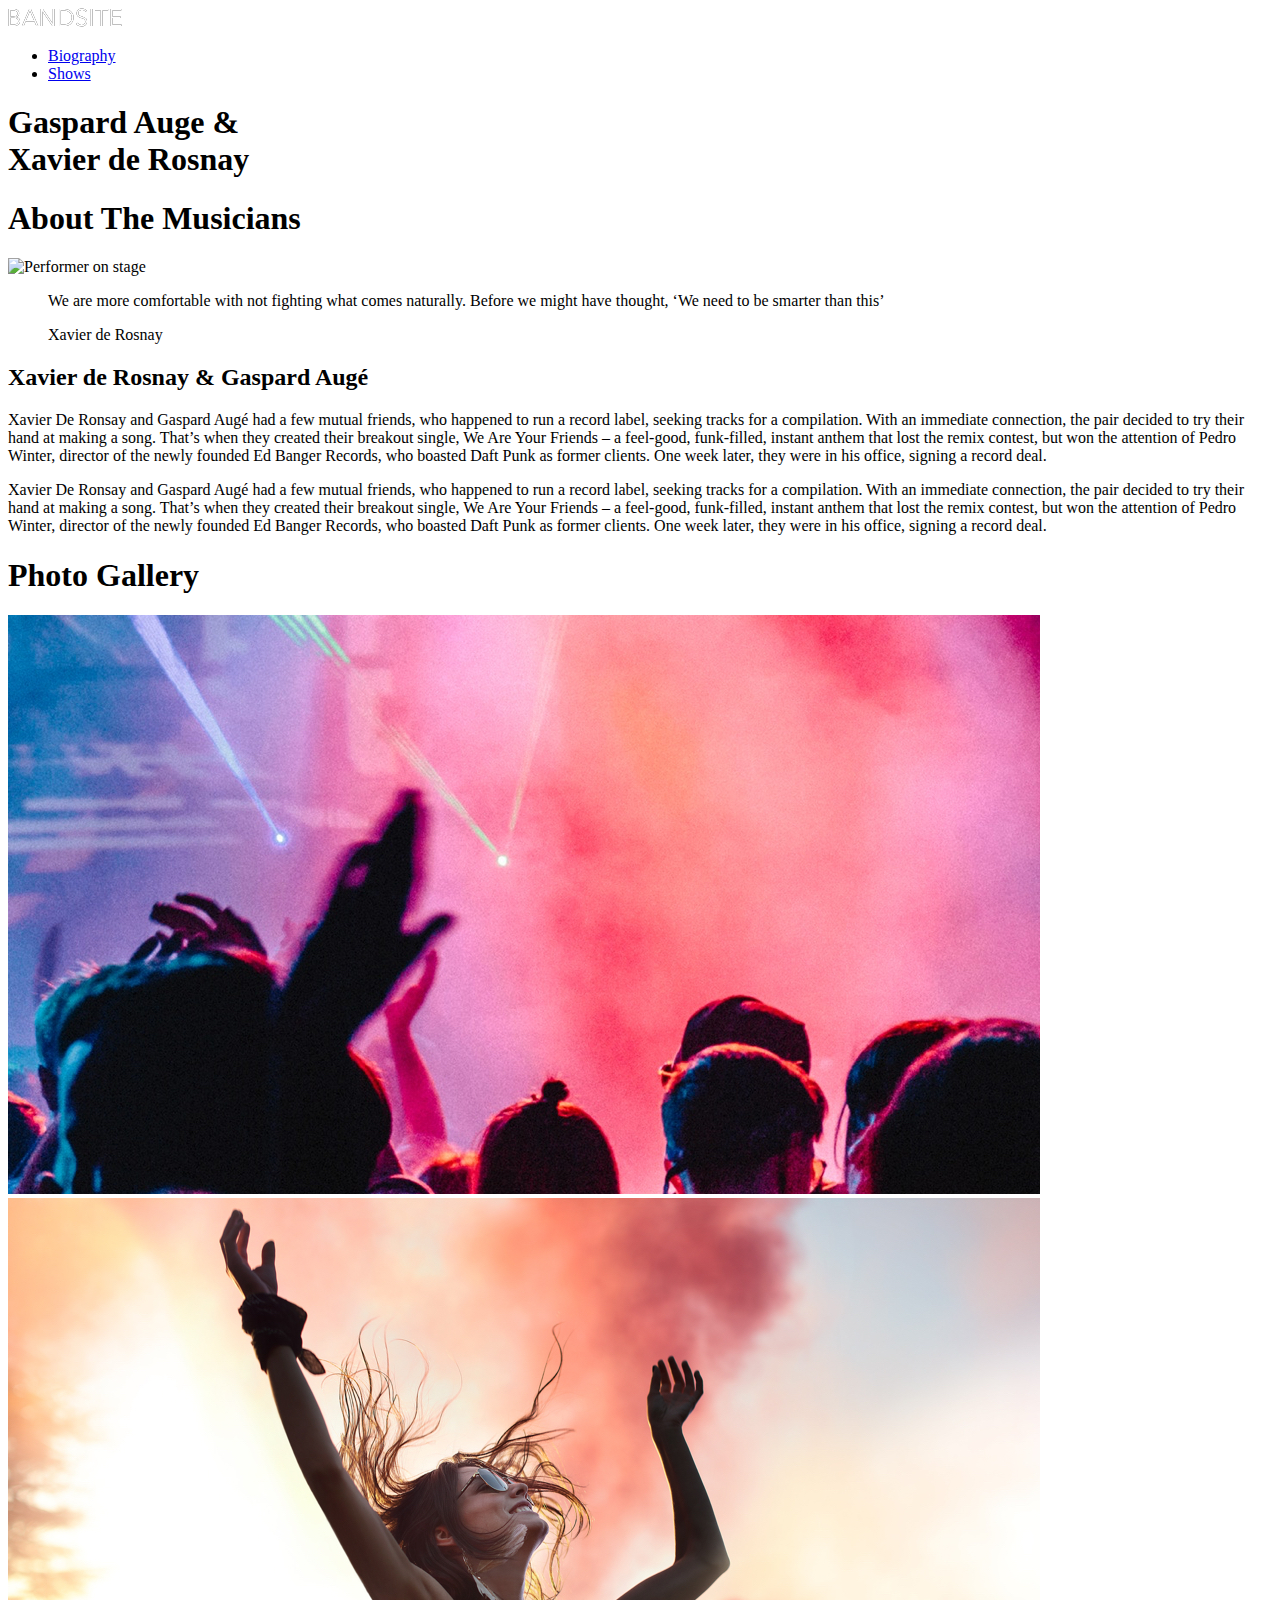
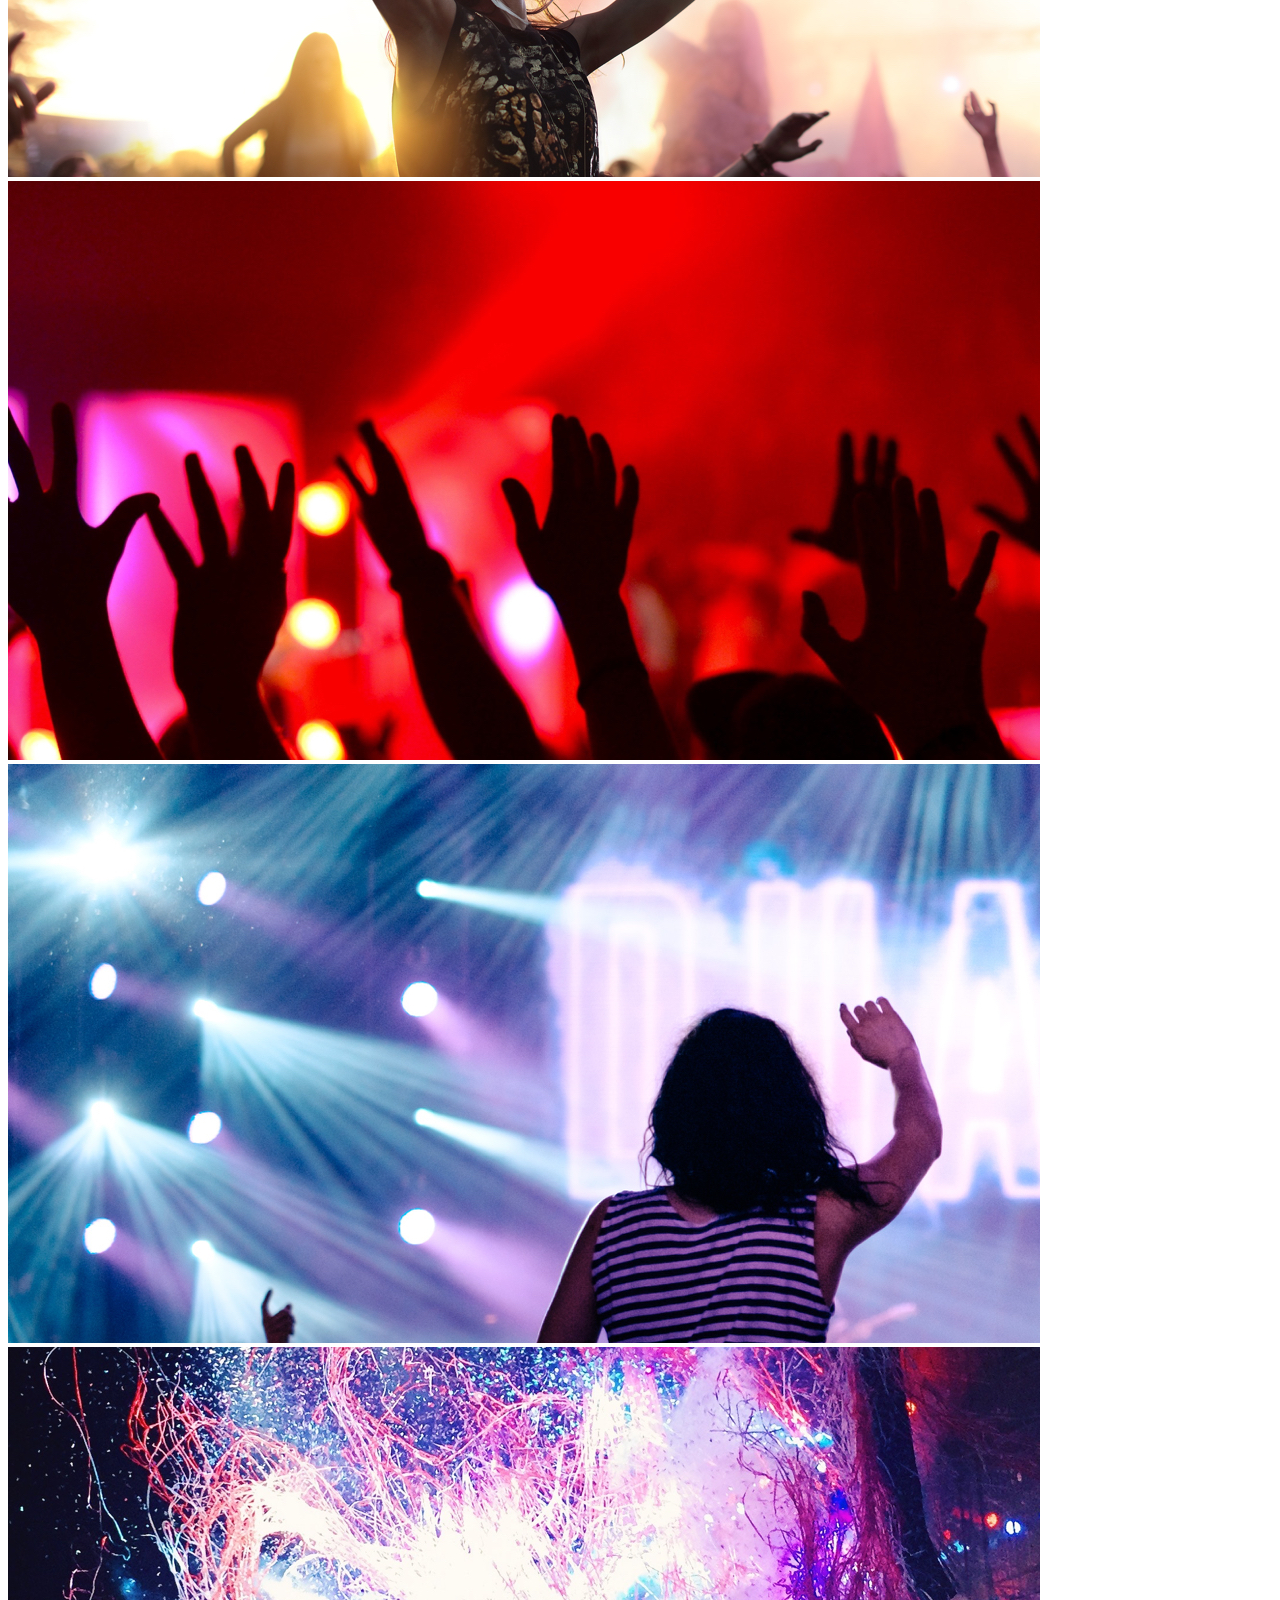
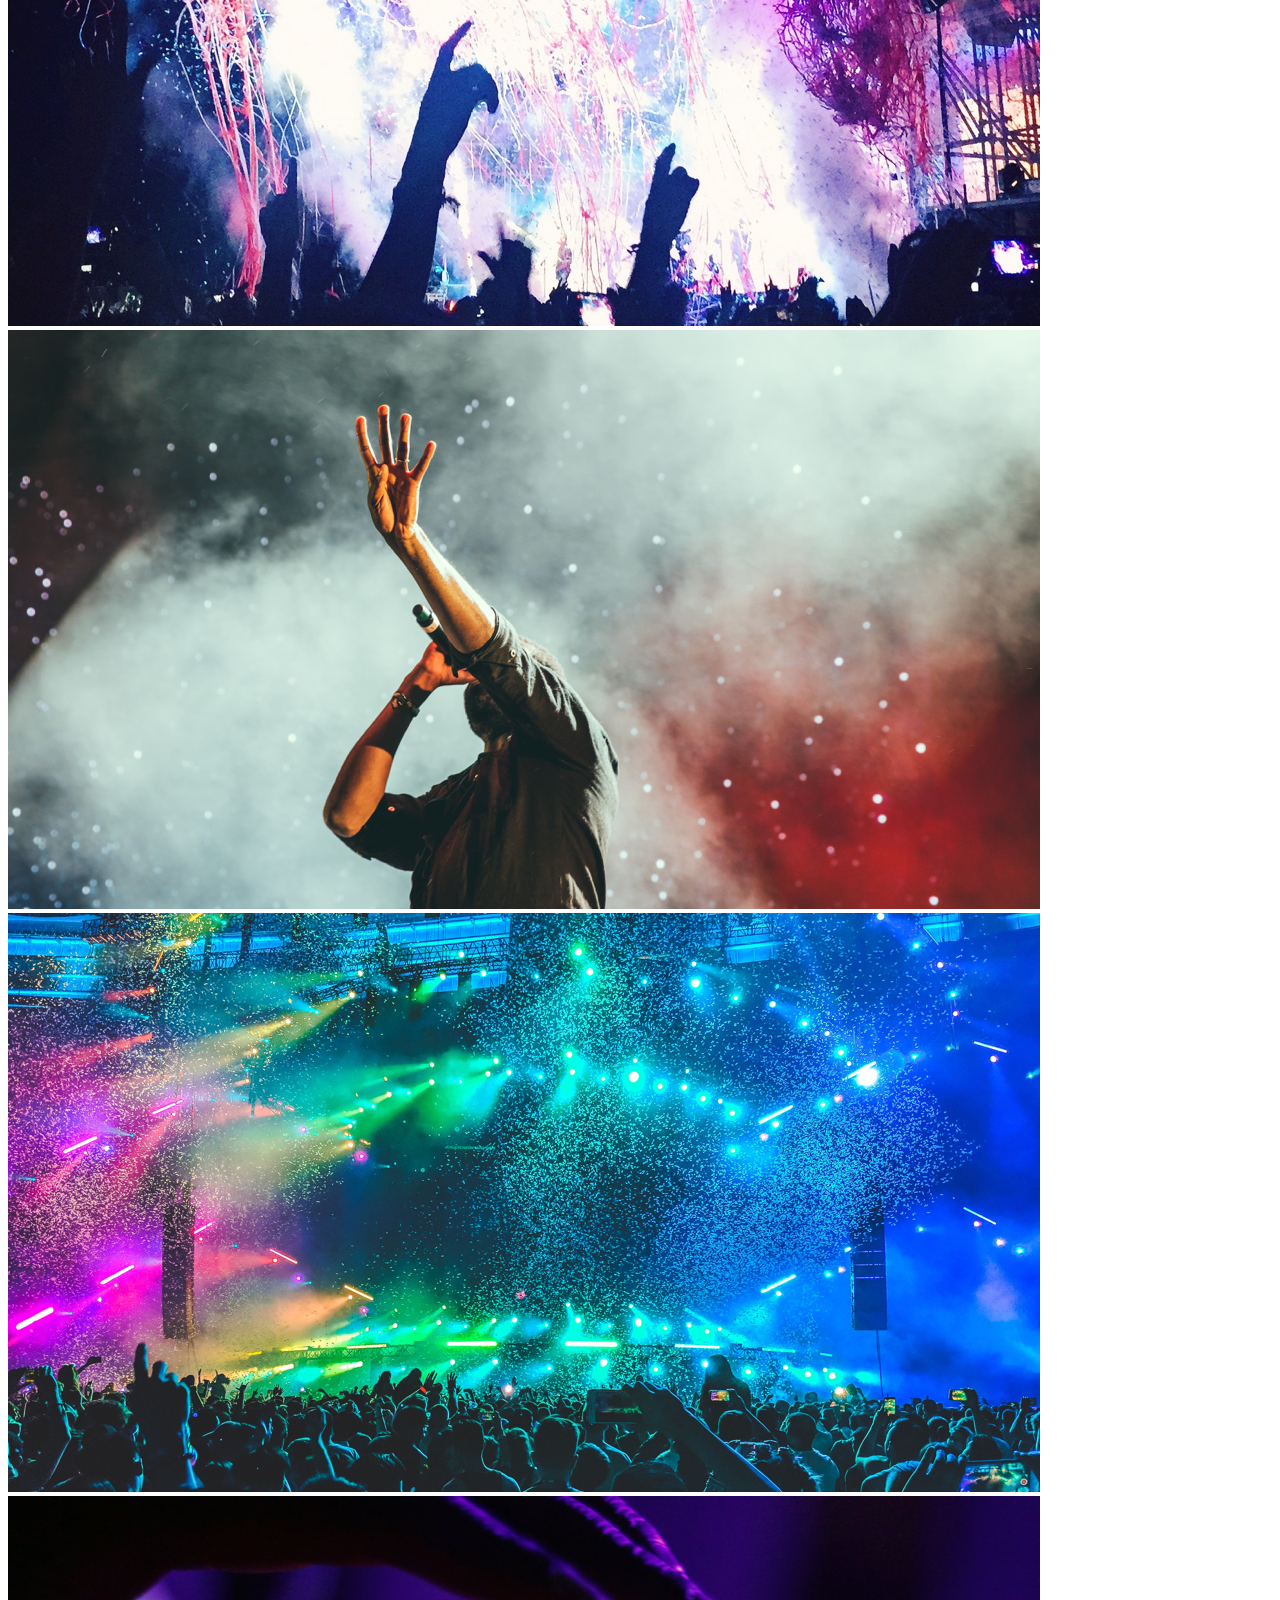
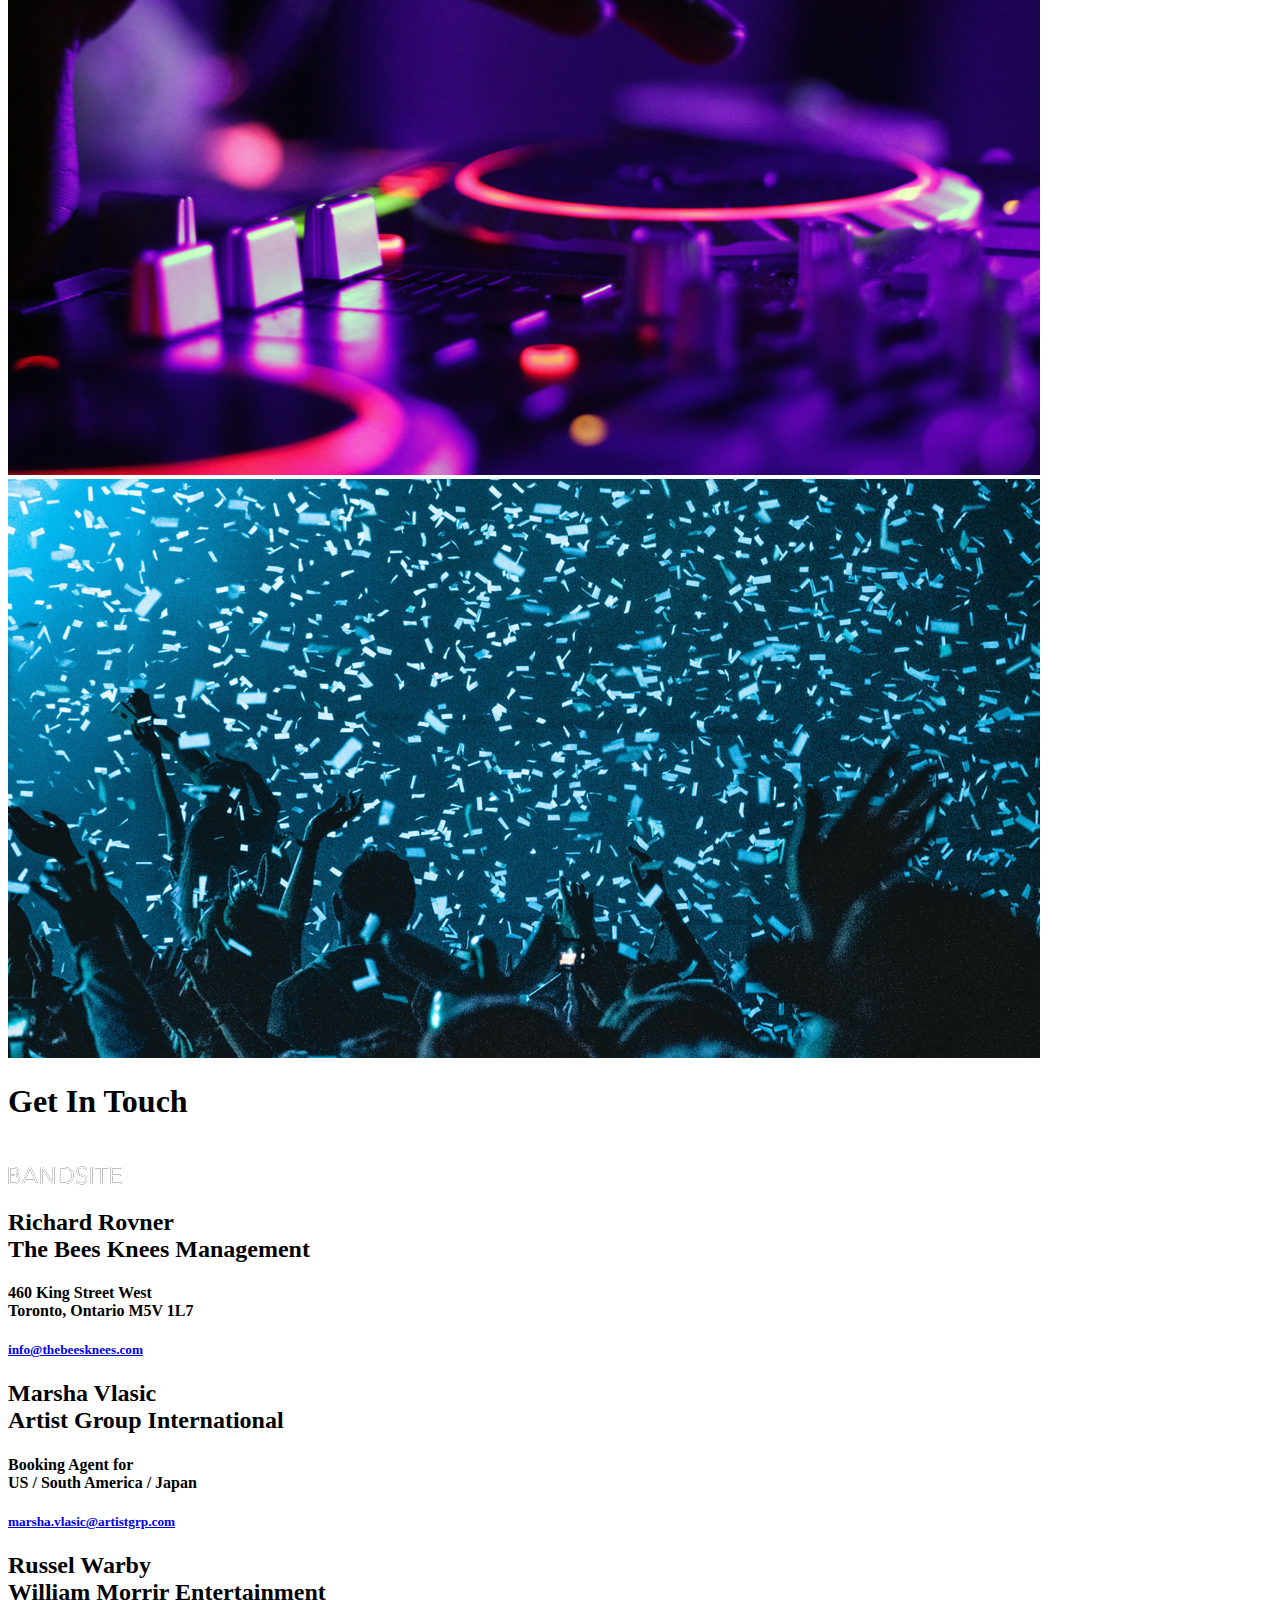
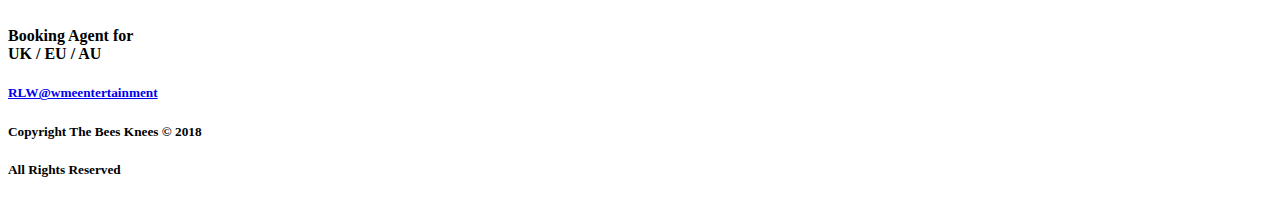
==== sprint-2/index.html @ a9de48cd "Structuring sprint 2" ====
<!DOCTYPE html>
<html lang="en">
<head>
    <meta charset="UTF-8">
    <meta name="viewport" content="width=device-width, initial-scale=1.0">
    <title>BandSite</title>
    <link rel="stylesheet" href="/styles/main.css">
</head>
<body>
    <!-- HEADER NAVIGMATION -->
    <header class="header">
        <nav class="header__navbar container">
            <a href="index.html" class="header__navbar-logo">
                <img src="/assets/Logo/Logo-bandsite.svg" alt="BandSite Logo">
            </a>
            <ul class="header__navbar-menu">
                <li class="header__navbar-menu-item header__navbar-menu-item--active">
                    <a href="#" class="header__navbar-menu-link header__navbar-menu-link--active">Biography</a>
                </li>
                <li class="header__navbar-menu-item">
                    <a href="#" class="header__navbar-menu-link">Shows</a>
                </li>
            </ul>
        </nav>
    </header>

    <main>
        <!-- HERO SECTION -->
        <section class="hero">
            <div class="hero__content container">
                <div class="hero__header">
                    <h1 class="hero__header-title">
                        Gaspard Auge &amp;<br>
                        Xavier de Rosnay
                    </h1>
                </div>
            </div>
        </section>

        <!-- HERO SECTION -->
        <section class="about">
            <div class="about__content container">
                <h1 class="about__header">About The Musicians</h1>

                <div class="about__container">
                    <div class="about__image-container">
                        <img src="/assets/Images/About.jpg" alt="Performer on stage" class="about__image">
                    </div>

                    <blockquote class="about__quote">
                        <p>We are more comfortable with not fighting what comes
                            naturally. Before we might have thought, ‘We need to be
                            smarter than this’
                        </p>
                        <footer>Xavier de Rosnay</footer>
                    </blockquote>

                    <h2 class="about__subhead">Xavier de Rosnay & Gaspard Augé</h2>
                    <div class="about__info">
                        <p class="about__info--col-container">
                            Xavier De Ronsay and Gaspard Augé had a few
                            mutual friends, who happened to run a record label,
                            seeking tracks for a compilation. With an immediate
                            connection, the pair decided to try their hand at
                            making a song. That’s when they created their
                            breakout single, We Are Your Friends – a feel-good,
                            funk-filled, instant anthem that lost the remix
                            contest, but won the attention of Pedro Winter,
                            director of the newly founded Ed Banger Records,
                            who boasted Daft Punk as former clients. One week
                            later, they were in his office, signing a record deal.
                        </p>

                        <p class="about__info--col-container">
                            Xavier De Ronsay and Gaspard Augé had a few
                            mutual friends, who happened to run a record label,
                            seeking tracks for a compilation. With an immediate
                            connection, the pair decided to try their hand at
                            making a song. That’s when they created their
                            breakout single, We Are Your Friends – a feel-good,
                            funk-filled, instant anthem that lost the remix
                            contest, but won the attention of Pedro Winter,
                            director of the newly founded Ed Banger Records,
                            who boasted Daft Punk as former clients. One week
                            later, they were in his office, signing a record deal.
                        </p>
                    </div>
                </div>
            </div>
        </section>

        <!-- GALLERY SECTION -->
        <section class="gallery">
            <div class="gallery__content container">
                <h1 class="gallery__header">Photo Gallery</h1>

                <div class="gallery__image-container">
                    <img src="/assets/Images/Photo-gallery-1.jpg" alt="Live concert crowd" class="gallery__image">
                    <img src="/assets/Images/Photo-gallery-2.jpg" alt="Live concert crowd" class="gallery__image">
                    <img src="/assets/Images/Photo-gallery-3.jpg" alt="Live concert crowd" class="gallery__image">
                    <img src="/assets/Images/Photo-gallery-4.jpg" alt="Live concert crowd" class="gallery__image">
                    <img src="/assets/Images/Photo-gallery-5.jpg" alt="Live concert crowd" class="gallery__image">
                    <img src="/assets/Images/Photo-gallery-6.jpg" alt="Live concert crowd" class="gallery__image">
                    <img src="/assets/Images/Photo-gallery-7.jpg" alt="Live concert crowd" class="gallery__image">
                    <img src="/assets/Images/Photo-gallery-8.jpg" alt="Live concert crowd" class="gallery__image">
                    <img src="/assets/Images/Photo-gallery-9.jpg" alt="Live concert crowd" class="gallery__image">
                </div>
            </div>
        </section>
    </main>

    <footer class="footer">
        <div class="footer__content container">
            <div class="footer__media-info">
                <h1 class="footer__header">Get In Touch</h1>
                <div class="footer__media-container">
                    <img src="/assets/Icons/SVG/Icon-facebook.svg" alt="BandSite Facebook" class="footer__media-icon">
                    <img src="/assets/Icons/SVG/Icon-instagram.svg" alt="BandSite Instagram" class="footer__media-icon">
                    <img src="/assets/Icons/SVG/Icon-twitter.svg" alt="BandSite Twitter" class="footer__media-icon">
                </div>
                <div class="footer__logo-container">
                    <img src="/assets/Logo/Logo-bandsite.svg" alt="BandSite Logo" class="footer__logo">
                </div>
            </div>

            <div class="footer__contact">
                <div class="footer__contact--col-container">
                    <h2 class="footer__contact-name">
                        Richard Rovner<br>
                        The Bees Knees Management
                    </h2>
                    <h4 class="footer__contact-location">
                        460 King Street West<br>
                        Toronto, Ontario M5V 1L7
                    </h4>
                    <a href="mailto:info@thebeesknees.com">
                        <h5 class="footer__contact-email">
                            info@thebeesknees.com
                        </h5>
                    </a>
                </div>

                <div class="footer__contact--col-container">
                    <h2 class="footer__contact-name">
                        Marsha Vlasic<br>
                        Artist Group International 
                    </h2>
                    <h4 class="footer__contact-location">
                        Booking Agent for<br>
                        US / South America / Japan
                    </h4>
                    <a href="mailto:marsha.vlasic@artistgrp.com">
                        <h5 class="footer__contact-email">
                            marsha.vlasic@artistgrp.com
                        </h5>
                    </a>
                </div>

                <div class="footer__contact--col-container">
                    <h2 class="footer__contact-name">
                        Russel Warby<br>
                        William Morrir Entertainment 
                    </h2>
                    <h4 class="footer__contact-location">
                        Booking Agent for<br>
                        UK / EU / AU
                    </h4>
                    <a href="mailto:RLW@wmeentertainment">
                        <h5 class="footer__contact-email">
                            RLW@wmeentertainment
                        </h5>
                    </a>
                </div>
            </div>

            <div class="footer__copyright-container">
                <h5 class="footer__copyright">Copyright The Bees Knees © 2018</h5>
                <h5 class="footer__copyright">All Rights Reserved</h5>
            </div>
        </div>
    </footer>
</body>
</html>
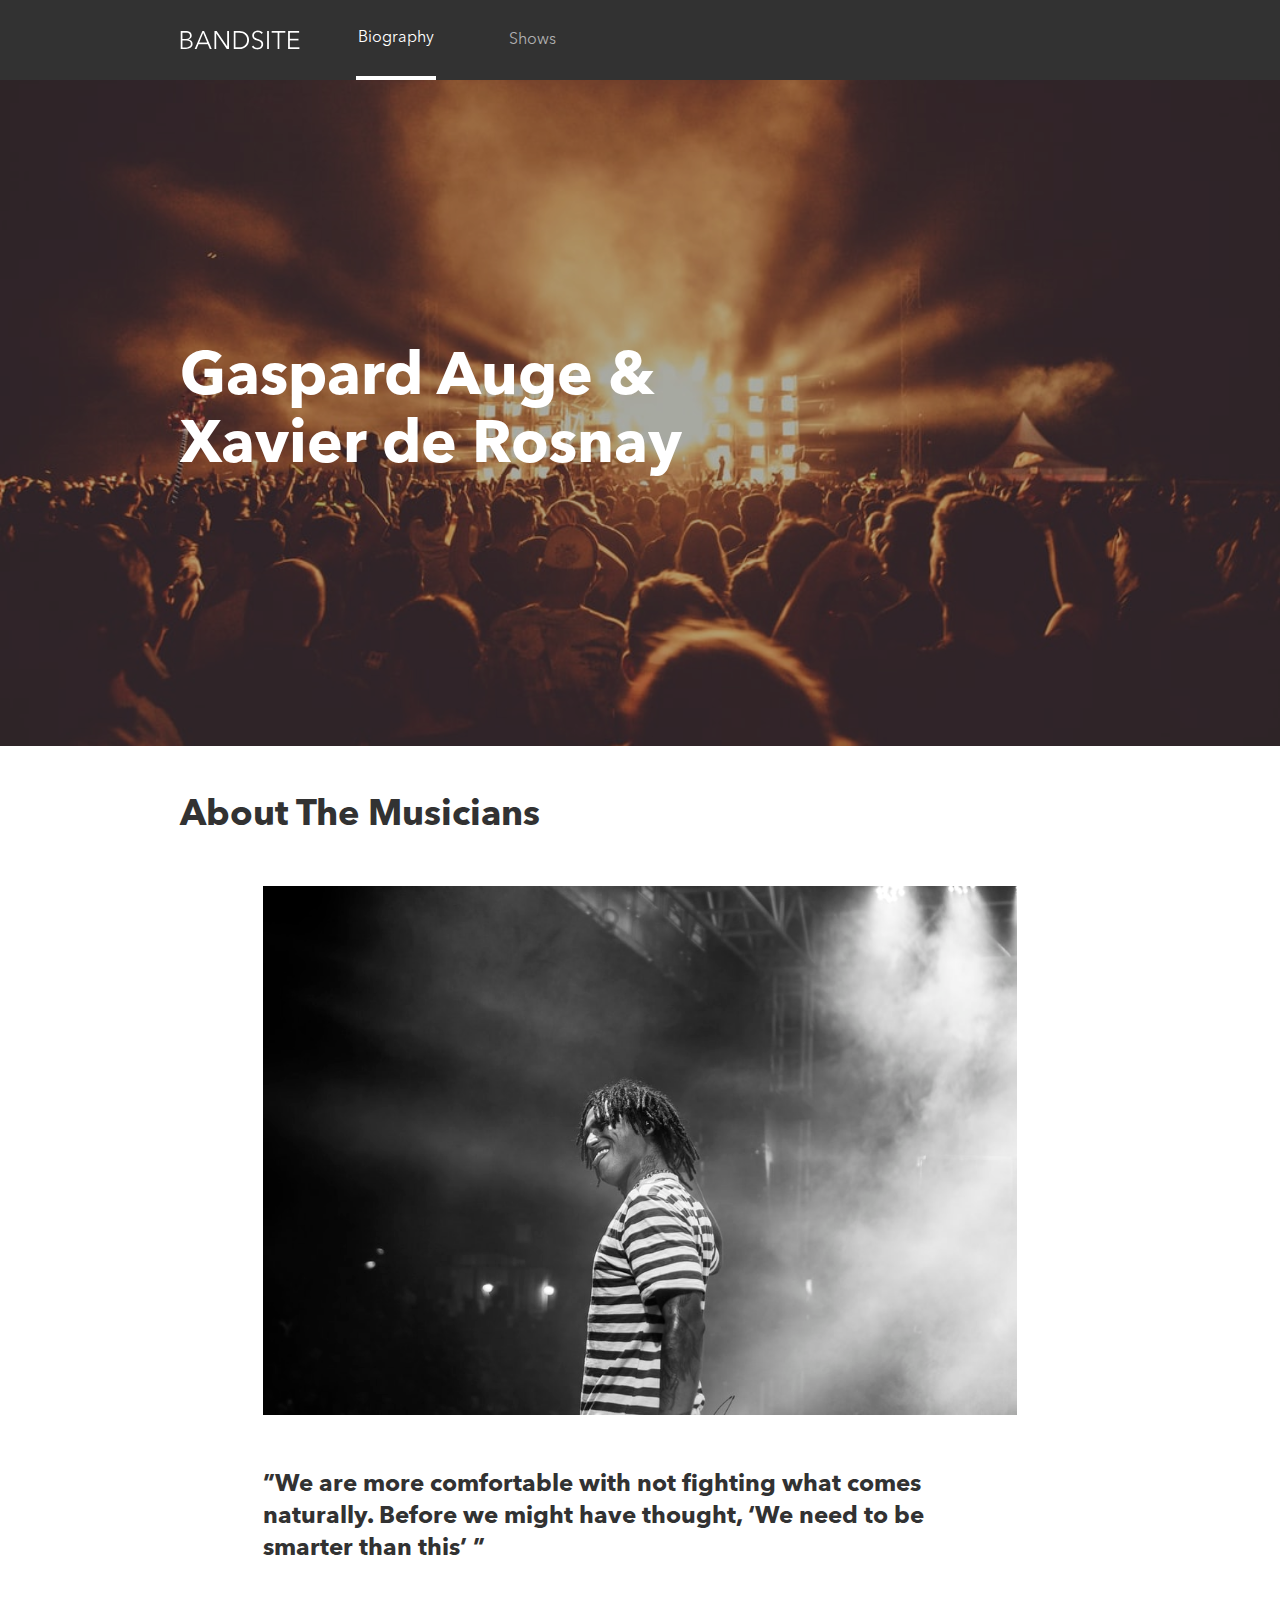
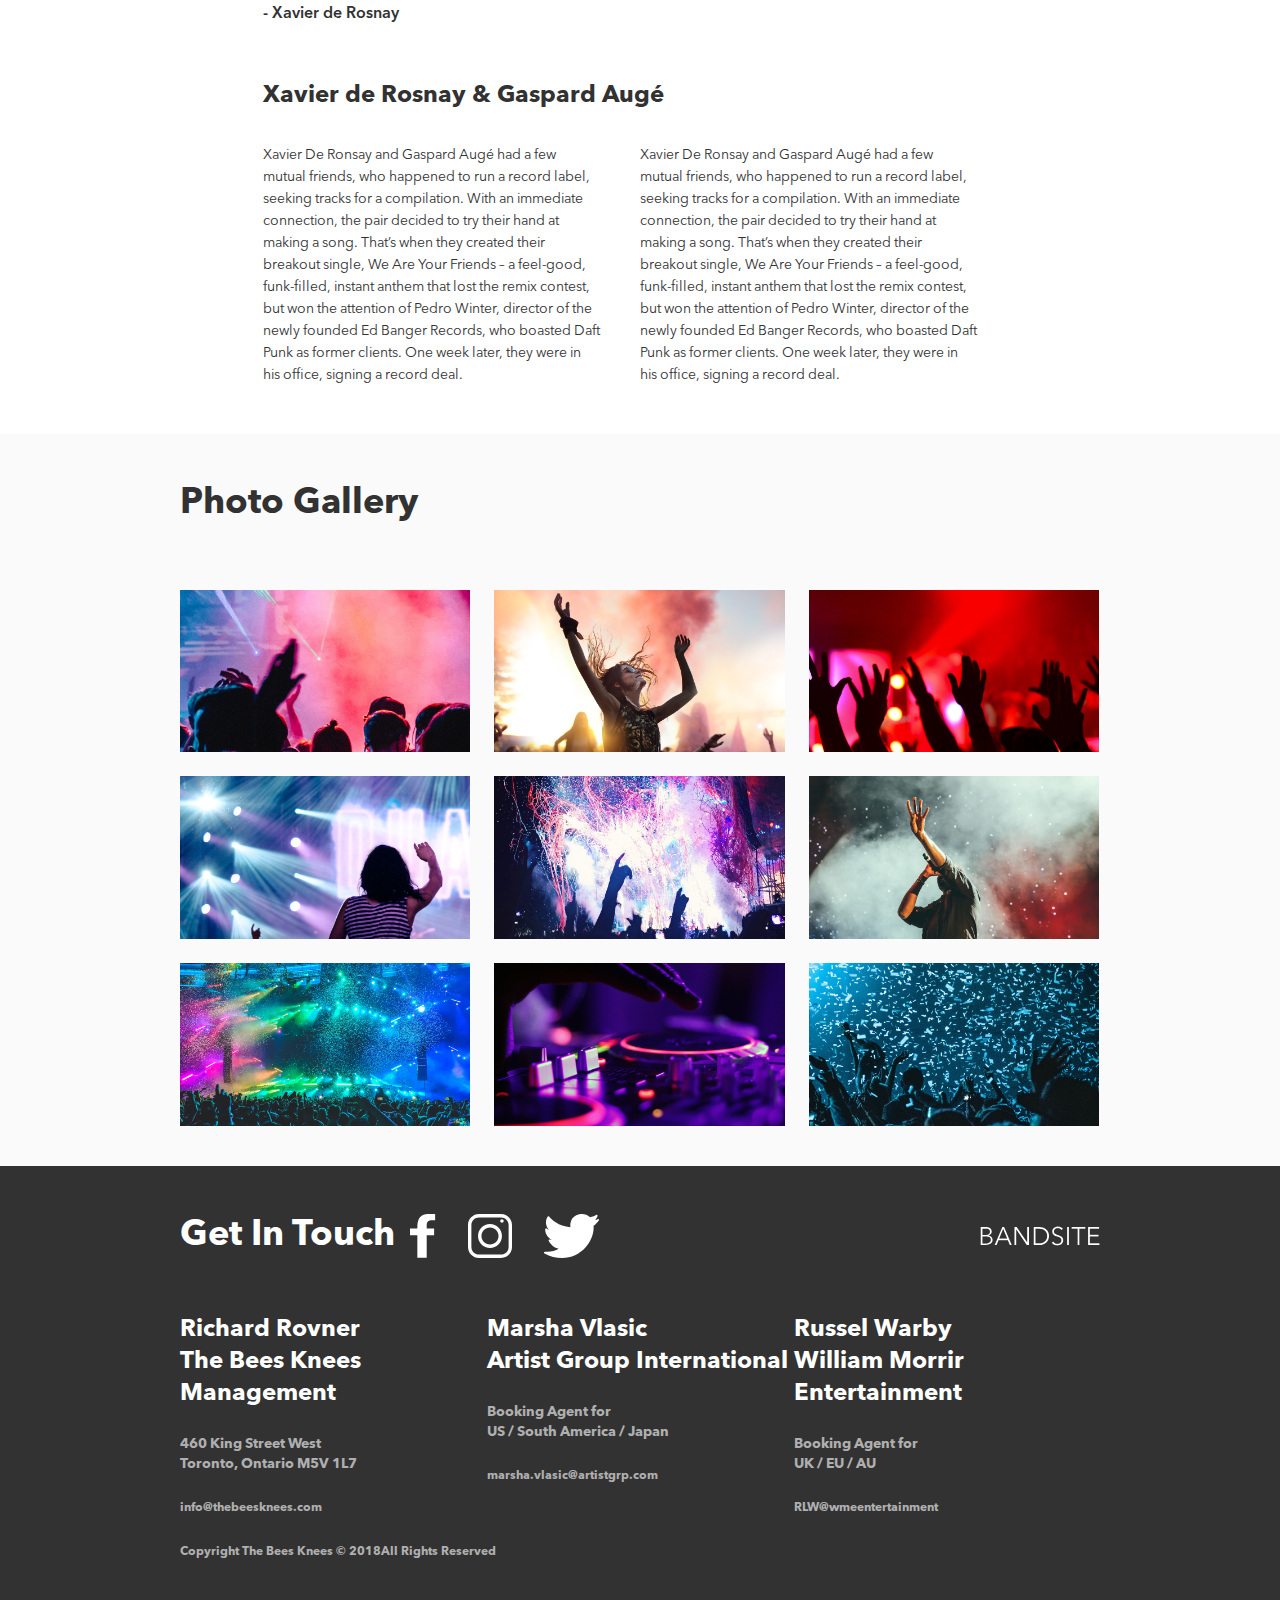
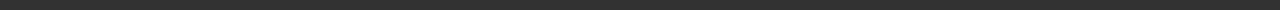
==== commit 25e0745b: "Sass problem fixed" ====
--- a/sprint-2/index.html
+++ b/sprint-2/index.html
@@ -4,14 +4,14 @@
     <meta charset="UTF-8">
     <meta name="viewport" content="width=device-width, initial-scale=1.0">
     <title>BandSite</title>
-    <link rel="stylesheet" href="/styles/main.css">
+    <link rel="stylesheet" href="./styles/main.css">
 </head>
 <body>
     <!-- HEADER NAVIGMATION -->
     <header class="header">
         <nav class="header__navbar container">
             <a href="index.html" class="header__navbar-logo">
-                <img src="/assets/Logo/Logo-bandsite.svg" alt="BandSite Logo">
+                <img src="./assets/Logo/Logo-bandsite.svg" alt="BandSite Logo">
             </a>
             <ul class="header__navbar-menu">
                 <li class="header__navbar-menu-item header__navbar-menu-item--active">
@@ -37,14 +37,14 @@
             </div>
         </section>
 
-        <!-- HERO SECTION -->
+        <!-- ABOUT SECTION -->
         <section class="about">
             <div class="about__content container">
                 <h1 class="about__header">About The Musicians</h1>
 
                 <div class="about__container">
                     <div class="about__image-container">
-                        <img src="/assets/Images/About.jpg" alt="Performer on stage" class="about__image">
+                        <img src="./assets/Images/About.jpg" alt="Performer on stage" class="about__image">
                     </div>
 
                     <blockquote class="about__quote">
@@ -95,31 +95,32 @@
                 <h1 class="gallery__header">Photo Gallery</h1>
 
                 <div class="gallery__image-container">
-                    <img src="/assets/Images/Photo-gallery-1.jpg" alt="Live concert crowd" class="gallery__image">
-                    <img src="/assets/Images/Photo-gallery-2.jpg" alt="Live concert crowd" class="gallery__image">
-                    <img src="/assets/Images/Photo-gallery-3.jpg" alt="Live concert crowd" class="gallery__image">
-                    <img src="/assets/Images/Photo-gallery-4.jpg" alt="Live concert crowd" class="gallery__image">
-                    <img src="/assets/Images/Photo-gallery-5.jpg" alt="Live concert crowd" class="gallery__image">
-                    <img src="/assets/Images/Photo-gallery-6.jpg" alt="Live concert crowd" class="gallery__image">
-                    <img src="/assets/Images/Photo-gallery-7.jpg" alt="Live concert crowd" class="gallery__image">
-                    <img src="/assets/Images/Photo-gallery-8.jpg" alt="Live concert crowd" class="gallery__image">
-                    <img src="/assets/Images/Photo-gallery-9.jpg" alt="Live concert crowd" class="gallery__image">
+                    <img src="./assets/Images/Photo-gallery-1.jpg" alt="Live concert crowd" class="gallery__image">
+                    <img src="./assets/Images/Photo-gallery-2.jpg" alt="Live concert crowd" class="gallery__image">
+                    <img src="./assets/Images/Photo-gallery-3.jpg" alt="Live concert crowd" class="gallery__image">
+                    <img src="./assets/Images/Photo-gallery-4.jpg" alt="Live concert crowd" class="gallery__image">
+                    <img src="./assets/Images/Photo-gallery-5.jpg" alt="Live concert crowd" class="gallery__image">
+                    <img src="./assets/Images/Photo-gallery-6.jpg" alt="Live concert crowd" class="gallery__image">
+                    <img src="./assets/Images/Photo-gallery-7.jpg" alt="Live concert crowd" class="gallery__image">
+                    <img src="./assets/Images/Photo-gallery-8.jpg" alt="Live concert crowd" class="gallery__image">
+                    <img src="./assets/Images/Photo-gallery-9.jpg" alt="Live concert crowd" class="gallery__image">
                 </div>
             </div>
         </section>
     </main>
 
+    <!-- FOOTER SECTION -->
     <footer class="footer">
         <div class="footer__content container">
             <div class="footer__media-info">
                 <h1 class="footer__header">Get In Touch</h1>
                 <div class="footer__media-container">
-                    <img src="/assets/Icons/SVG/Icon-facebook.svg" alt="BandSite Facebook" class="footer__media-icon">
-                    <img src="/assets/Icons/SVG/Icon-instagram.svg" alt="BandSite Instagram" class="footer__media-icon">
-                    <img src="/assets/Icons/SVG/Icon-twitter.svg" alt="BandSite Twitter" class="footer__media-icon">
+                    <img src="./assets/Icons/SVG/Icon-facebook.svg" alt="BandSite Facebook" class="footer__media-icon">
+                    <img src="./assets/Icons/SVG/Icon-instagram.svg" alt="BandSite Instagram" class="footer__media-icon">
+                    <img src="./assets/Icons/SVG/Icon-twitter.svg" alt="BandSite Twitter" class="footer__media-icon">
                 </div>
                 <div class="footer__logo-container">
-                    <img src="/assets/Logo/Logo-bandsite.svg" alt="BandSite Logo" class="footer__logo">
+                    <img src="./assets/Logo/Logo-bandsite.svg" alt="BandSite Logo" class="footer__logo">
                 </div>
             </div>
 
--- a/sprint-2/styles/main.css
+++ b/sprint-2/styles/main.css
@@ -0,0 +1,705 @@
+@font-face {
+  font-family: 'Avenir Next';
+  src: url("../assets/Fonts/AvenirNextLTPro-Regular.otf") format("truetype");
+  font-style: normal;
+  font-weight: normal;
+}
+
+@font-face {
+  font-family: 'Avenir Next';
+  src: url("../assets/Fonts/AvenirNextLTPro-Demi.otf") format("truetype");
+  font-style: normal;
+  font-weight: 600;
+}
+
+@font-face {
+  font-family: 'Avenir Next';
+  src: url("../assets/Fonts/AvenirNextLTPro-Bold.otf") format("truetype");
+  font-style: normal;
+  font-weight: 800;
+}
+
+.container {
+  width: 100%;
+  padding: 0 1rem;
+  margin: 0 auto;
+}
+
+@media screen and (min-width: 768px) {
+  .container {
+    padding: 0 1.5rem;
+  }
+}
+
+@media screen and (min-width: 1200px) {
+  .container {
+    padding: 0 11.25rem;
+  }
+}
+
+.header {
+  height: 80px;
+  background-color: #323232;
+  display: -webkit-box;
+  display: -ms-flexbox;
+  display: flex;
+  -webkit-box-pack: center;
+      -ms-flex-pack: center;
+          justify-content: center;
+}
+
+.header__navbar {
+  display: -webkit-box;
+  display: -ms-flexbox;
+  display: flex;
+  -webkit-box-align: center;
+      -ms-flex-align: center;
+          align-items: center;
+  -webkit-box-orient: vertical;
+  -webkit-box-direction: normal;
+      -ms-flex-direction: column;
+          flex-direction: column;
+}
+
+@media screen and (min-width: 768px) {
+  .header__navbar {
+    -webkit-box-orient: horizontal;
+    -webkit-box-direction: normal;
+        -ms-flex-direction: row;
+            flex-direction: row;
+  }
+}
+
+.header__navbar-logo {
+  display: -webkit-box;
+  display: -ms-flexbox;
+  display: flex;
+  -webkit-box-align: center;
+      -ms-flex-align: center;
+          align-items: center;
+  -webkit-box-flex: 1;
+      -ms-flex-positive: 1;
+          flex-grow: 1;
+}
+
+.header__navbar-logo img {
+  width: 7.5rem;
+  height: 1.5rem;
+}
+
+.header__navbar-menu {
+  display: -webkit-box;
+  display: -ms-flexbox;
+  display: flex;
+  width: 100vw;
+  -webkit-box-flex: 1;
+      -ms-flex-positive: 1;
+          flex-grow: 1;
+}
+
+@media screen and (min-width: 768px) {
+  .header__navbar-menu {
+    height: 100%;
+  }
+}
+
+.header__navbar-menu-item {
+  display: -webkit-box;
+  display: -ms-flexbox;
+  display: flex;
+  -webkit-box-pack: center;
+      -ms-flex-pack: center;
+          justify-content: center;
+  -webkit-box-align: center;
+      -ms-flex-align: center;
+          align-items: center;
+  -webkit-box-flex: 1;
+      -ms-flex-positive: 1;
+          flex-grow: 1;
+}
+
+@media screen and (min-width: 768px) {
+  .header__navbar-menu-item {
+    max-width: 80px;
+    margin-left: 56px;
+  }
+}
+
+.header__navbar-menu-item--active {
+  border-bottom: 4px solid #FFFFFF;
+}
+
+.header__navbar-menu-link {
+  color: #AFAFAF;
+}
+
+.header__navbar-menu-link--active {
+  color: #FFFFFF;
+}
+
+.hero {
+  height: 52vw;
+  min-height: 183px;
+  max-height: 670px;
+  width: 100%;
+  background-color: rgba(50, 50, 50, 0.5);
+  background-image: url("../assets/Images/Hero.jpg");
+  background-position: center;
+  background-blend-mode: overlay;
+  background-repeat: no-repeat;
+  background-size: cover;
+  display: -webkit-box;
+  display: -ms-flexbox;
+  display: flex;
+}
+
+.hero__content {
+  display: -webkit-box;
+  display: -ms-flexbox;
+  display: flex;
+  -webkit-box-align: center;
+      -ms-flex-align: center;
+          align-items: center;
+}
+
+.hero__header-title {
+  font-size: 1.5rem;
+  line-height: 2rem;
+  color: #FFFFFF;
+}
+
+@media screen and (min-width: 768px) {
+  .hero__header-title {
+    font-size: 2.25rem;
+    line-height: 2.75rem;
+  }
+}
+
+@media screen and (min-width: 1200px) {
+  .hero__header-title {
+    font-size: 3.75rem;
+    line-height: 4.25rem;
+  }
+}
+
+.about {
+  padding: 2rem 0 2.5rem 0;
+}
+
+@media screen and (min-width: 1200px) {
+  .about {
+    padding: 3rem 0;
+  }
+}
+
+.about__content {
+  display: -webkit-box;
+  display: -ms-flexbox;
+  display: flex;
+  -webkit-box-orient: vertical;
+  -webkit-box-direction: normal;
+      -ms-flex-flow: column;
+          flex-flow: column;
+}
+
+.about__header {
+  margin-bottom: 1.5rem;
+}
+
+@media screen and (min-width: 768px) {
+  .about__header {
+    margin-bottom: 3rem;
+  }
+}
+
+@media screen and (min-width: 1200px) {
+  .about__container {
+    width: 82%;
+    margin: 0 auto;
+  }
+}
+
+.about__image-container {
+  margin-bottom: 1.5rem;
+}
+
+@media screen and (min-width: 1200px) {
+  .about__image-container {
+    margin-bottom: 3rem;
+  }
+}
+
+.about__quote {
+  margin-bottom: 2.5rem;
+}
+
+@media screen and (min-width: 1200px) {
+  .about__quote {
+    margin-bottom: 3.5rem;
+  }
+}
+
+.about__quote > p {
+  font-size: 1rem;
+  line-height: 1.375rem;
+  font-weight: 800;
+  margin-bottom: 2rem;
+}
+
+@media screen and (min-width: 768px) {
+  .about__quote > p {
+    font-size: 1.5rem;
+    line-height: 2rem;
+    margin-bottom: 2.5rem;
+  }
+}
+
+.about__quote > p::before {
+  content: "\201D";
+}
+
+.about__quote > p::after {
+  content: "\201D";
+}
+
+.about__quote > footer {
+  font-weight: 600;
+}
+
+.about__quote > footer::before {
+  content: "- ";
+}
+
+.about__subhead {
+  margin-bottom: 1.5rem;
+}
+
+@media screen and (min-width: 1200px) {
+  .about__subhead {
+    margin-bottom: 2rem;
+  }
+}
+
+.about__info {
+  display: -webkit-box;
+  display: -ms-flexbox;
+  display: flex;
+  -webkit-box-orient: vertical;
+  -webkit-box-direction: normal;
+      -ms-flex-direction: column;
+          flex-direction: column;
+  -ms-flex-wrap: wrap;
+      flex-wrap: wrap;
+}
+
+@media screen and (min-width: 768px) {
+  .about__info {
+    -webkit-box-orient: horizontal;
+    -webkit-box-direction: normal;
+        -ms-flex-direction: row;
+            flex-direction: row;
+  }
+}
+
+.about__info--col-container {
+  padding-bottom: 1rem;
+}
+
+@media screen and (min-width: 768px) {
+  .about__info--col-container {
+    max-width: 50%;
+    padding-bottom: 0;
+    padding-right: 1.5rem;
+  }
+}
+
+@media screen and (min-width: 1200px) {
+  .about__info--col-container {
+    padding-right: 2.5rem;
+  }
+}
+
+.gallery {
+  background-color: #FAFAFA;
+  padding: 2rem 0;
+}
+
+@media screen and (min-width: 1200px) {
+  .gallery {
+    padding: 3rem 0 2.5rem 0;
+  }
+}
+
+.gallery__header {
+  margin-bottom: 1rem;
+}
+
+@media screen and (min-width: 768px) {
+  .gallery__header {
+    margin-bottom: 4rem;
+  }
+}
+
+.gallery__image-container {
+  display: -webkit-box;
+  display: -ms-flexbox;
+  display: flex;
+  -ms-flex-wrap: wrap;
+      flex-wrap: wrap;
+  -webkit-box-orient: vertical;
+  -webkit-box-direction: normal;
+      -ms-flex-direction: column;
+          flex-direction: column;
+}
+
+@media screen and (min-width: 768px) {
+  .gallery__image-container {
+    -webkit-box-orient: horizontal;
+    -webkit-box-direction: normal;
+        -ms-flex-direction: row;
+            flex-direction: row;
+    margin: -12px;
+  }
+}
+
+.gallery__image-container > img {
+  padding: 8px 0;
+}
+
+@media screen and (min-width: 768px) {
+  .gallery__image-container > img {
+    padding: 12px;
+  }
+}
+
+@media screen and (min-width: 768px) {
+  .gallery__image {
+    width: 33.3%;
+  }
+}
+
+.footer {
+  color: #FFFFFF;
+  background-color: #323232;
+  padding: 3rem 0;
+}
+
+.footer h1,
+.footer h2 {
+  color: #FFFFFF;
+}
+
+.footer__media-info, .footer__contact, .footer__copyright-container {
+  display: -webkit-box;
+  display: -ms-flexbox;
+  display: flex;
+  -ms-flex-wrap: wrap;
+      flex-wrap: wrap;
+  -webkit-box-orient: vertical;
+  -webkit-box-direction: normal;
+      -ms-flex-direction: column;
+          flex-direction: column;
+}
+
+@media screen and (min-width: 768px) {
+  .footer__media-info, .footer__contact, .footer__copyright-container {
+    -webkit-box-orient: horizontal;
+    -webkit-box-direction: normal;
+        -ms-flex-direction: row;
+            flex-direction: row;
+  }
+}
+
+.footer__media-info {
+  margin-bottom: 3.5rem;
+}
+
+.footer__media-container {
+  display: -webkit-box;
+  display: -ms-flexbox;
+  display: flex;
+}
+
+.footer__media-icon {
+  width: initial;
+  margin-right: 32px;
+}
+
+.footer__header {
+  margin-bottom: 2rem;
+}
+
+@media screen and (min-width: 768px) {
+  .footer__header {
+    width: 33.3%;
+    margin-bottom: 0;
+  }
+}
+
+@media screen and (min-width: 1200px) {
+  .footer__header {
+    width: 25%;
+  }
+}
+
+.footer__logo {
+  display: none;
+}
+
+@media screen and (min-width: 768px) {
+  .footer__logo {
+    display: block;
+    width: 120px;
+    height: 24px;
+  }
+}
+
+.footer__logo-container {
+  display: -webkit-box;
+  display: -ms-flexbox;
+  display: flex;
+  -webkit-box-align: center;
+      -ms-flex-align: center;
+          align-items: center;
+  margin-left: auto;
+}
+
+.footer__contact {
+  -webkit-box-pack: justify;
+      -ms-flex-pack: justify;
+          justify-content: space-between;
+}
+
+.footer__contact-name, .footer__contact-location, .footer__contact-email {
+  margin-bottom: 1.5rem;
+}
+
+@media screen and (min-width: 768px) {
+  .footer__contact-name {
+    font-size: 1.3rem;
+  }
+}
+
+@media screen and (min-width: 1200px) {
+  .footer__contact-name {
+    font-size: 1.5rem;
+  }
+}
+
+.footer__contact--col-container {
+  width: 33.3%;
+}
+
+.about {
+  padding: 2rem 0 2.5rem 0;
+}
+
+@media screen and (min-width: 1200px) {
+  .about {
+    padding: 3rem 0;
+  }
+}
+
+.about__content {
+  display: -webkit-box;
+  display: -ms-flexbox;
+  display: flex;
+  -webkit-box-orient: vertical;
+  -webkit-box-direction: normal;
+      -ms-flex-flow: column;
+          flex-flow: column;
+}
+
+.about__header {
+  margin-bottom: 1.5rem;
+}
+
+@media screen and (min-width: 768px) {
+  .about__header {
+    margin-bottom: 3rem;
+  }
+}
+
+@media screen and (min-width: 1200px) {
+  .about__container {
+    width: 82%;
+    margin: 0 auto;
+  }
+}
+
+.about__image-container {
+  margin-bottom: 1.5rem;
+}
+
+@media screen and (min-width: 1200px) {
+  .about__image-container {
+    margin-bottom: 3rem;
+  }
+}
+
+.about__quote {
+  margin-bottom: 2.5rem;
+}
+
+@media screen and (min-width: 1200px) {
+  .about__quote {
+    margin-bottom: 3.5rem;
+  }
+}
+
+.about__quote > p {
+  font-size: 1rem;
+  line-height: 1.375rem;
+  font-weight: 800;
+  margin-bottom: 2rem;
+}
+
+@media screen and (min-width: 768px) {
+  .about__quote > p {
+    font-size: 1.5rem;
+    line-height: 2rem;
+    margin-bottom: 2.5rem;
+  }
+}
+
+.about__quote > p::before {
+  content: "\201D";
+}
+
+.about__quote > p::after {
+  content: "\201D";
+}
+
+.about__quote > footer {
+  font-weight: 600;
+}
+
+.about__quote > footer::before {
+  content: "- ";
+}
+
+.about__subhead {
+  margin-bottom: 1.5rem;
+}
+
+@media screen and (min-width: 1200px) {
+  .about__subhead {
+    margin-bottom: 2rem;
+  }
+}
+
+.about__info {
+  display: -webkit-box;
+  display: -ms-flexbox;
+  display: flex;
+  -webkit-box-orient: vertical;
+  -webkit-box-direction: normal;
+      -ms-flex-direction: column;
+          flex-direction: column;
+  -ms-flex-wrap: wrap;
+      flex-wrap: wrap;
+}
+
+@media screen and (min-width: 768px) {
+  .about__info {
+    -webkit-box-orient: horizontal;
+    -webkit-box-direction: normal;
+        -ms-flex-direction: row;
+            flex-direction: row;
+  }
+}
+
+.about__info--col-container {
+  padding-bottom: 1rem;
+}
+
+@media screen and (min-width: 768px) {
+  .about__info--col-container {
+    max-width: 50%;
+    padding-bottom: 0;
+    padding-right: 1.5rem;
+  }
+}
+
+@media screen and (min-width: 1200px) {
+  .about__info--col-container {
+    padding-right: 2.5rem;
+  }
+}
+
+* {
+  -webkit-box-sizing: border-box;
+          box-sizing: border-box;
+  margin: 0;
+  padding: 0;
+  font-family: 'Avenir Next';
+  color: #323232;
+}
+
+li {
+  list-style: none;
+}
+
+a {
+  text-decoration: none;
+}
+
+img {
+  width: 100%;
+}
+
+h1 {
+  font-size: 1.5rem;
+  line-height: 2rem;
+}
+
+@media screen and (min-width: 768px) {
+  h1 {
+    font-size: 2.25rem;
+    line-height: 2.75rem;
+  }
+}
+
+h2 {
+  font-size: 0.875rem;
+  line-height: 1.375rem;
+}
+
+@media screen and (min-width: 768px) {
+  h2 {
+    font-size: 1.5rem;
+    line-height: 2rem;
+  }
+}
+
+p {
+  font-size: 0.8125rem;
+  line-height: 1.125rem;
+}
+
+@media screen and (min-width: 768px) {
+  p {
+    font-size: 0.875rem;
+    line-height: 1.375rem;
+  }
+}
+
+h4 {
+  font-size: 0.8125rem;
+  line-height: 1.125rem;
+  color: #AFAFAF;
+}
+
+@media screen and (min-width: 768px) {
+  h4 {
+    font-size: 0.875rem;
+    line-height: 1.25rem;
+  }
+}
+
+h5 {
+  font-size: 0.75rem;
+  line-height: 1.25rem;
+  color: #AFAFAF;
+}
+/*# sourceMappingURL=main.css.map */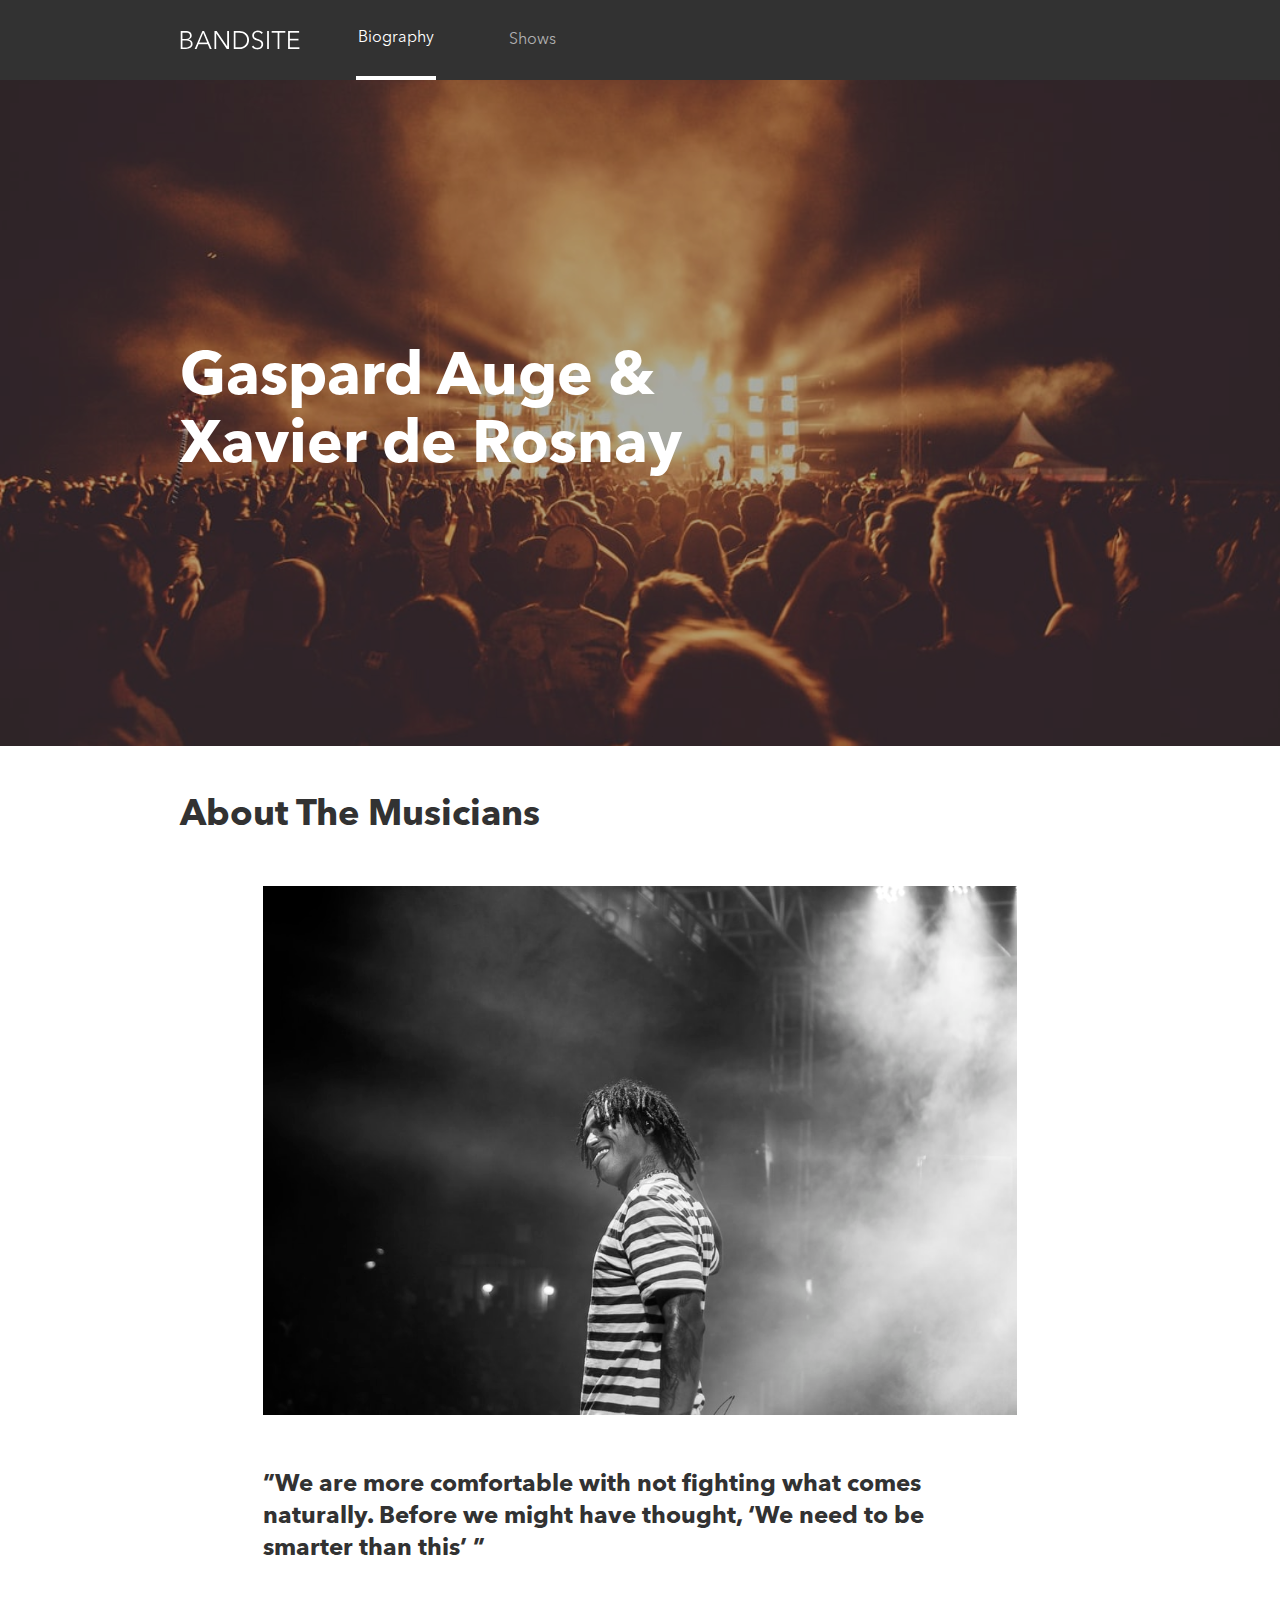
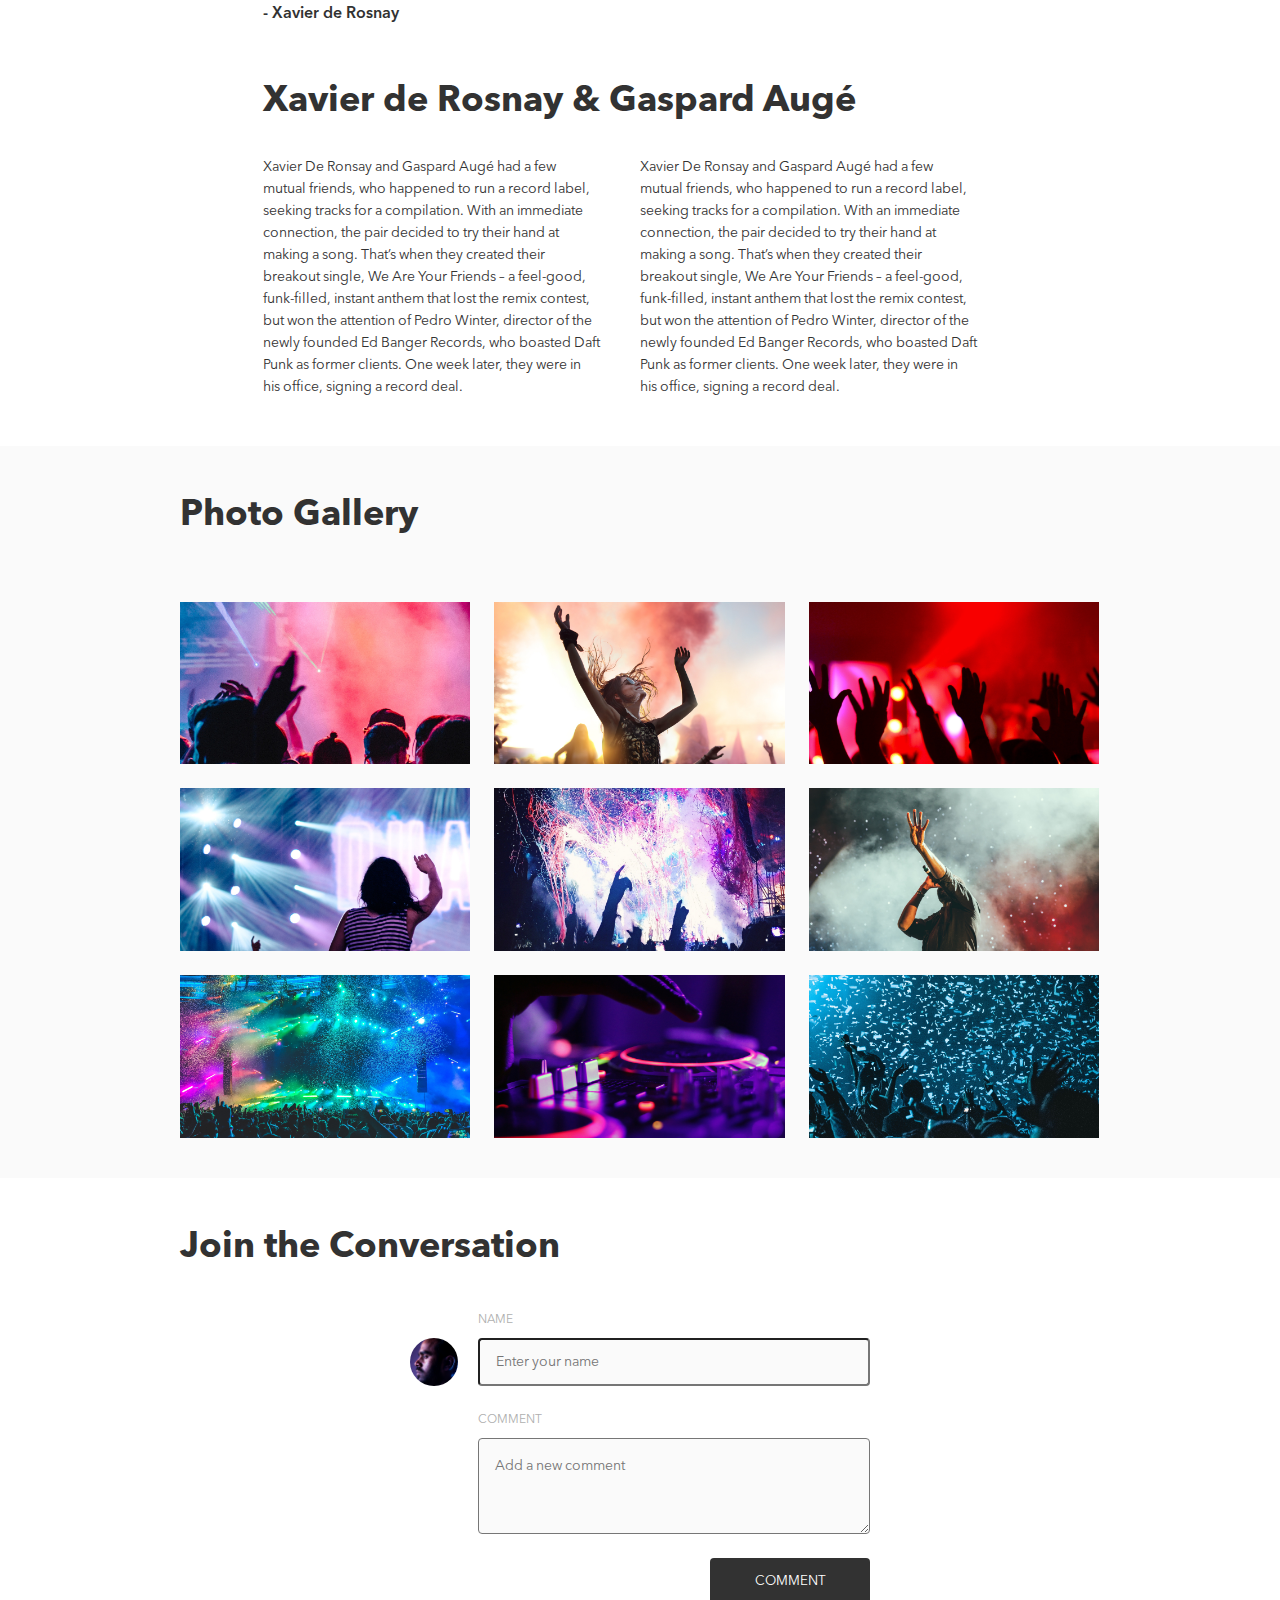
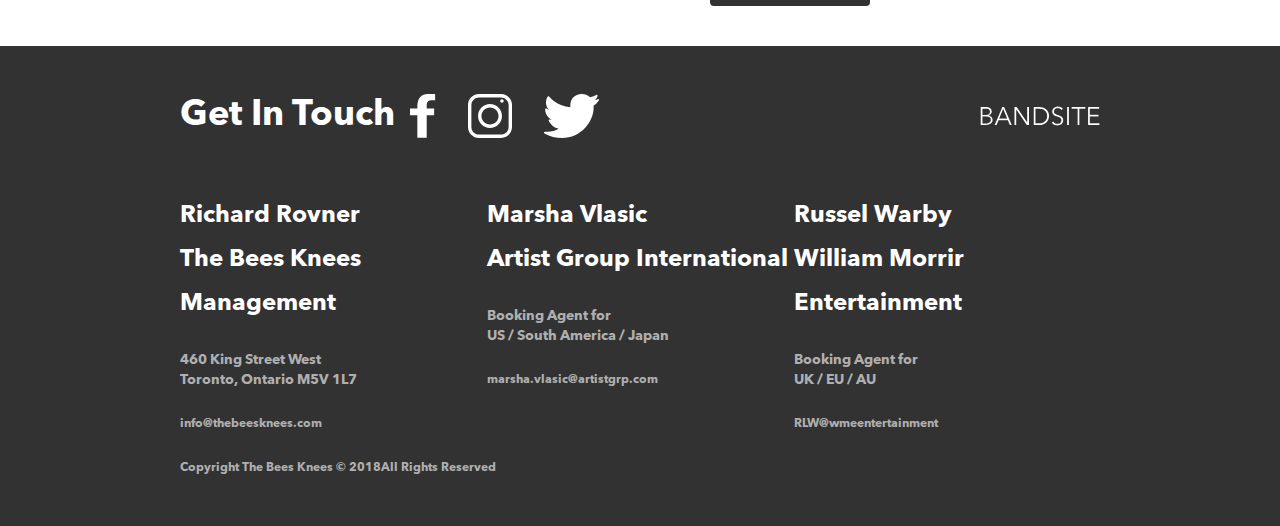
==== commit fc1f01ae: "Editing comment section" ====
--- a/sprint-2/index.html
+++ b/sprint-2/index.html
@@ -29,10 +29,10 @@
         <section class="hero">
             <div class="hero__content container">
                 <div class="hero__header">
-                    <h1 class="hero__header-title">
+                    <h2 class="hero__header-title">
                         Gaspard Auge &amp;<br>
                         Xavier de Rosnay
-                    </h1>
+                    </h2>
                 </div>
             </div>
         </section>
@@ -40,7 +40,7 @@
         <!-- ABOUT SECTION -->
         <section class="about">
             <div class="about__content container">
-                <h1 class="about__header">About The Musicians</h1>
+                <h2 class="about__header">About The Musicians</h2>
 
                 <div class="about__container">
                     <div class="about__image-container">
@@ -92,7 +92,7 @@
         <!-- GALLERY SECTION -->
         <section class="gallery">
             <div class="gallery__content container">
-                <h1 class="gallery__header">Photo Gallery</h1>
+                <h2 class="gallery__header">Photo Gallery</h2>
 
                 <div class="gallery__image-container">
                     <img src="./assets/Images/Photo-gallery-1.jpg" alt="Live concert crowd" class="gallery__image">
@@ -107,13 +107,40 @@
                 </div>
             </div>
         </section>
+
+        <!-- COMMENT SECTION -->
+        <section class="comments">
+            <div class="comments__content container">
+                <h2 class="comments__header">Join the Conversation</h2>
+
+                <div class="comments__comment-container">
+                    <div class="comment__message-content-container">
+                        <div class="comment__avatar">
+                            <img src="./assets/Images/Mohan-muruge.jpg" alt="User avatar">
+                        </div>
+                        <div class="comment__input-container">
+                            <form class="comment__form" action="">
+                                <label for="userName">NAME</label>
+                                <input type="text" name="userName" class="comment__form-name" placeholder="Enter your name">
+                                <label for="userComment">COMMENT</label>
+                                <textarea class="comment__message-container" name="userComment" placeholder="Add a new comment"></textarea>
+                                <button type="submit" id="btnSumbit" class="comment__submit-btn">comment</button>
+                            </form>
+                        </div>
+                    </div>
+
+                    <!-- FETCH COMMENT FORM ARRAYLIST -->
+                    <div class="commentList" class="comment-list"></div>
+                </div>
+            </div>
+        </section>
     </main>
 
     <!-- FOOTER SECTION -->
     <footer class="footer">
         <div class="footer__content container">
             <div class="footer__media-info">
-                <h1 class="footer__header">Get In Touch</h1>
+                <h2 class="footer__header">Get In Touch</h2>
                 <div class="footer__media-container">
                     <img src="./assets/Icons/SVG/Icon-facebook.svg" alt="BandSite Facebook" class="footer__media-icon">
                     <img src="./assets/Icons/SVG/Icon-instagram.svg" alt="BandSite Instagram" class="footer__media-icon">
--- a/sprint-2/styles/main.css
+++ b/sprint-2/styles/main.css
@@ -627,6 +627,137 @@
   }
 }
 
+.comments {
+  padding: 2rem 0 2.5rem 0;
+}
+
+@media screen and (min-width: 1200px) {
+  .comments {
+    padding: 3rem 0 2.5rem 0;
+  }
+}
+
+.comments__content {
+  display: -webkit-box;
+  display: -ms-flexbox;
+  display: flex;
+  -webkit-box-orient: vertical;
+  -webkit-box-direction: normal;
+      -ms-flex-direction: column;
+          flex-direction: column;
+}
+
+@media screen and (min-width: 768px) {
+  .comments__comment-container {
+    width: 66.66%;
+    margin: 0 auto;
+  }
+}
+
+@media screen and (min-width: 1200px) {
+  .comments__comment-container {
+    width: 50%;
+  }
+}
+
+.comment__message-content-container {
+  display: -webkit-box;
+  display: -ms-flexbox;
+  display: flex;
+  padding-top: 2.5rem;
+}
+
+.comment__avatar {
+  margin-top: 1.75rem;
+}
+
+.comment__avatar > img {
+  width: 3rem;
+  height: 3rem;
+  border-radius: 50%;
+  -o-object-fit: cover;
+     object-fit: cover;
+}
+
+.comment__input-container {
+  margin-left: 1.25rem;
+  -webkit-box-flex: 1;
+      -ms-flex-positive: 1;
+          flex-grow: 1;
+}
+
+.comment__submit-btn {
+  height: 3rem;
+  text-transform: uppercase;
+  color: #FFFFFF;
+  background-color: #323232;
+  border: none;
+  border-radius: 4px;
+}
+
+.comment__submit-btn:hover {
+  background-color: black;
+  cursor: pointer;
+}
+
+@media screen and (min-width: 768px) {
+  .comment__submit-btn {
+    -ms-flex-item-align: end;
+        align-self: flex-end;
+    max-width: 10rem;
+  }
+}
+
+.comment__form {
+  display: -webkit-box;
+  display: -ms-flexbox;
+  display: flex;
+  -webkit-box-orient: vertical;
+  -webkit-box-direction: normal;
+      -ms-flex-direction: column;
+          flex-direction: column;
+}
+
+.comment__form > * {
+  width: 100%;
+}
+
+.comment__form label {
+  font-size: 0.75rem;
+  line-height: 1.25rem;
+  color: #AFAFAF;
+  margin-bottom: 0.5rem;
+}
+
+.comment__form input[type="text"], .comment__form textarea {
+  font-size: 0.8125rem;
+  line-height: 1.125rem;
+  padding: 1rem;
+  width: 100%;
+  background-color: #FAFAFA;
+  margin-bottom: 1.5rem;
+  border-radius: 4px;
+}
+
+@media screen and (min-width: 768px) {
+  .comment__form input[type="text"], .comment__form textarea {
+    font-size: 0.875rem;
+    line-height: 1.375rem;
+  }
+}
+
+.comment__form input[type="text"]:active, .comment__form textarea:active {
+  border: 2px solid #323232;
+}
+
+.comment__form input[type="text"] {
+  height: 3rem;
+}
+
+.comment__form textarea {
+  height: 6rem;
+}
+
 * {
   -webkit-box-sizing: border-box;
           box-sizing: border-box;
@@ -648,25 +779,25 @@
   width: 100%;
 }
 
-h1 {
+h2 {
   font-size: 1.5rem;
   line-height: 2rem;
 }
 
 @media screen and (min-width: 768px) {
-  h1 {
+  h2 {
     font-size: 2.25rem;
     line-height: 2.75rem;
   }
 }
 
-h2 {
+h3 {
   font-size: 0.875rem;
   line-height: 1.375rem;
 }
 
 @media screen and (min-width: 768px) {
-  h2 {
+  h3 {
     font-size: 1.5rem;
     line-height: 2rem;
   }
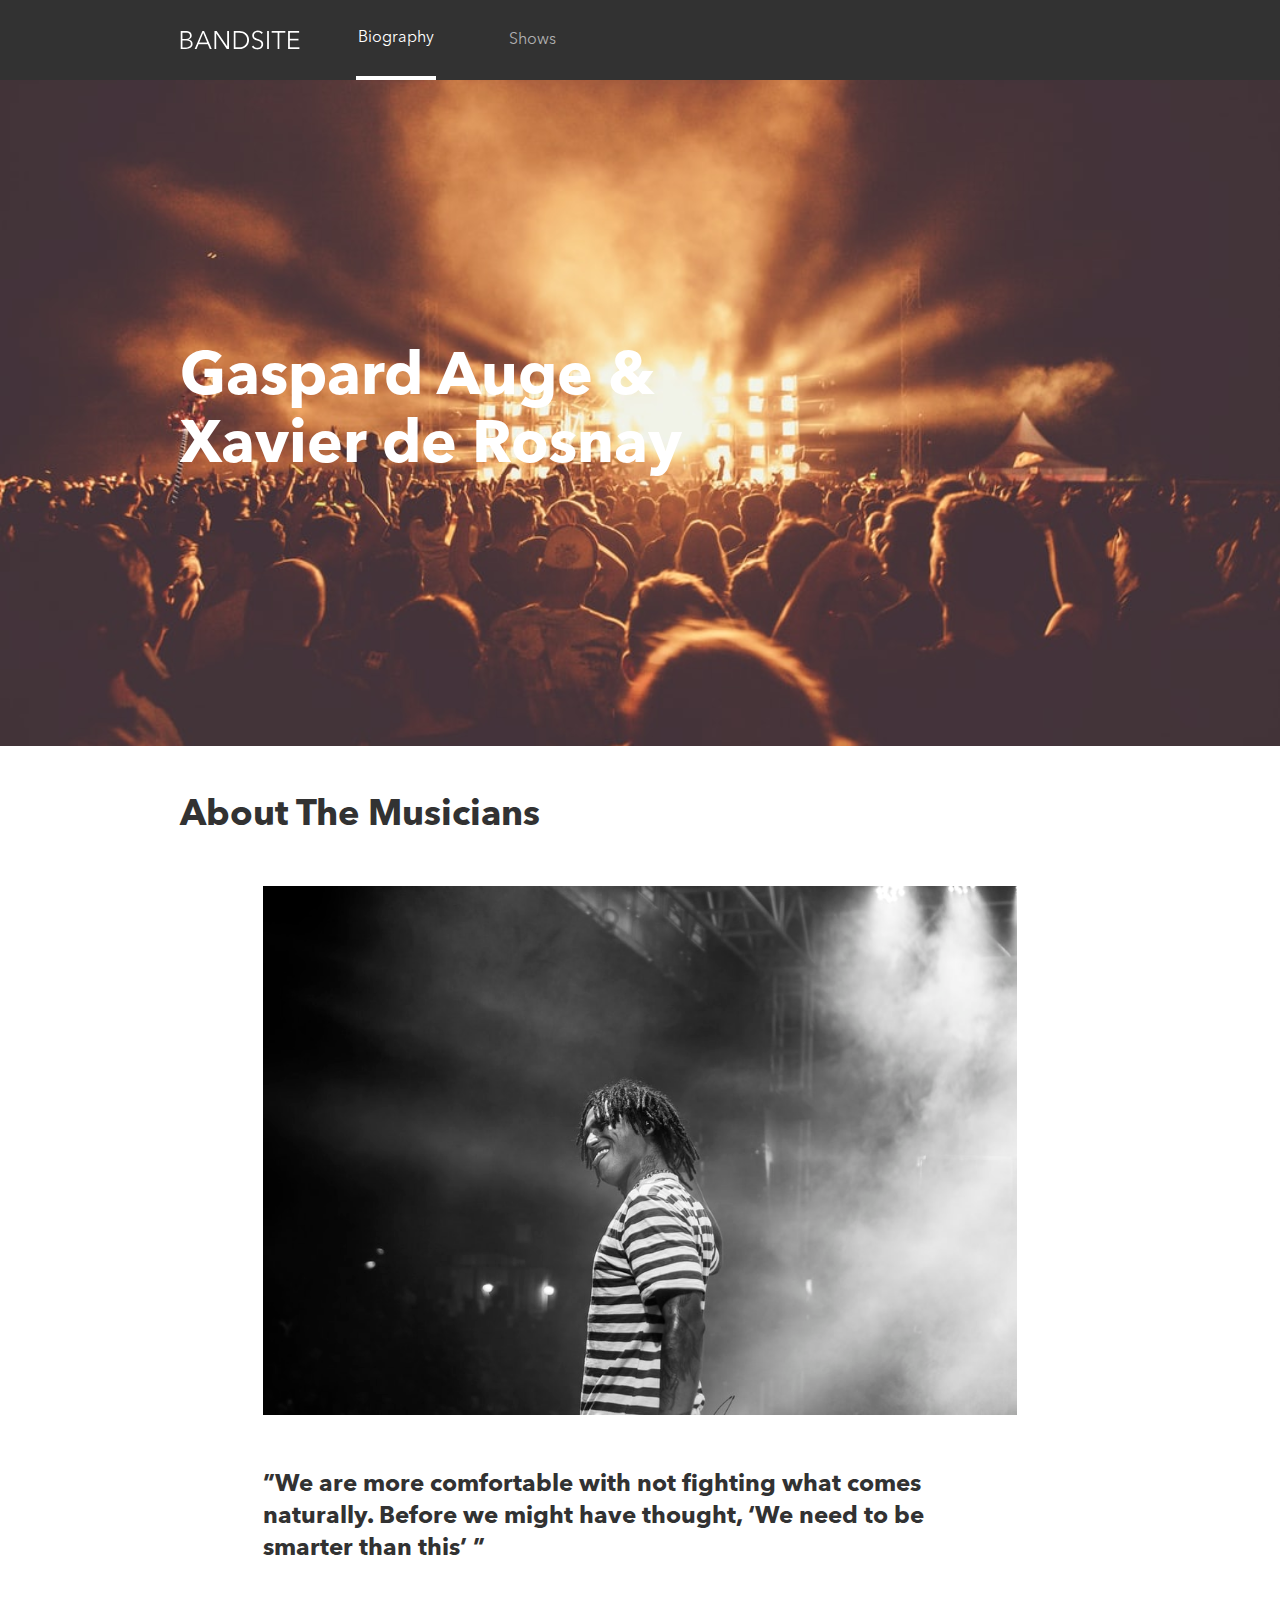
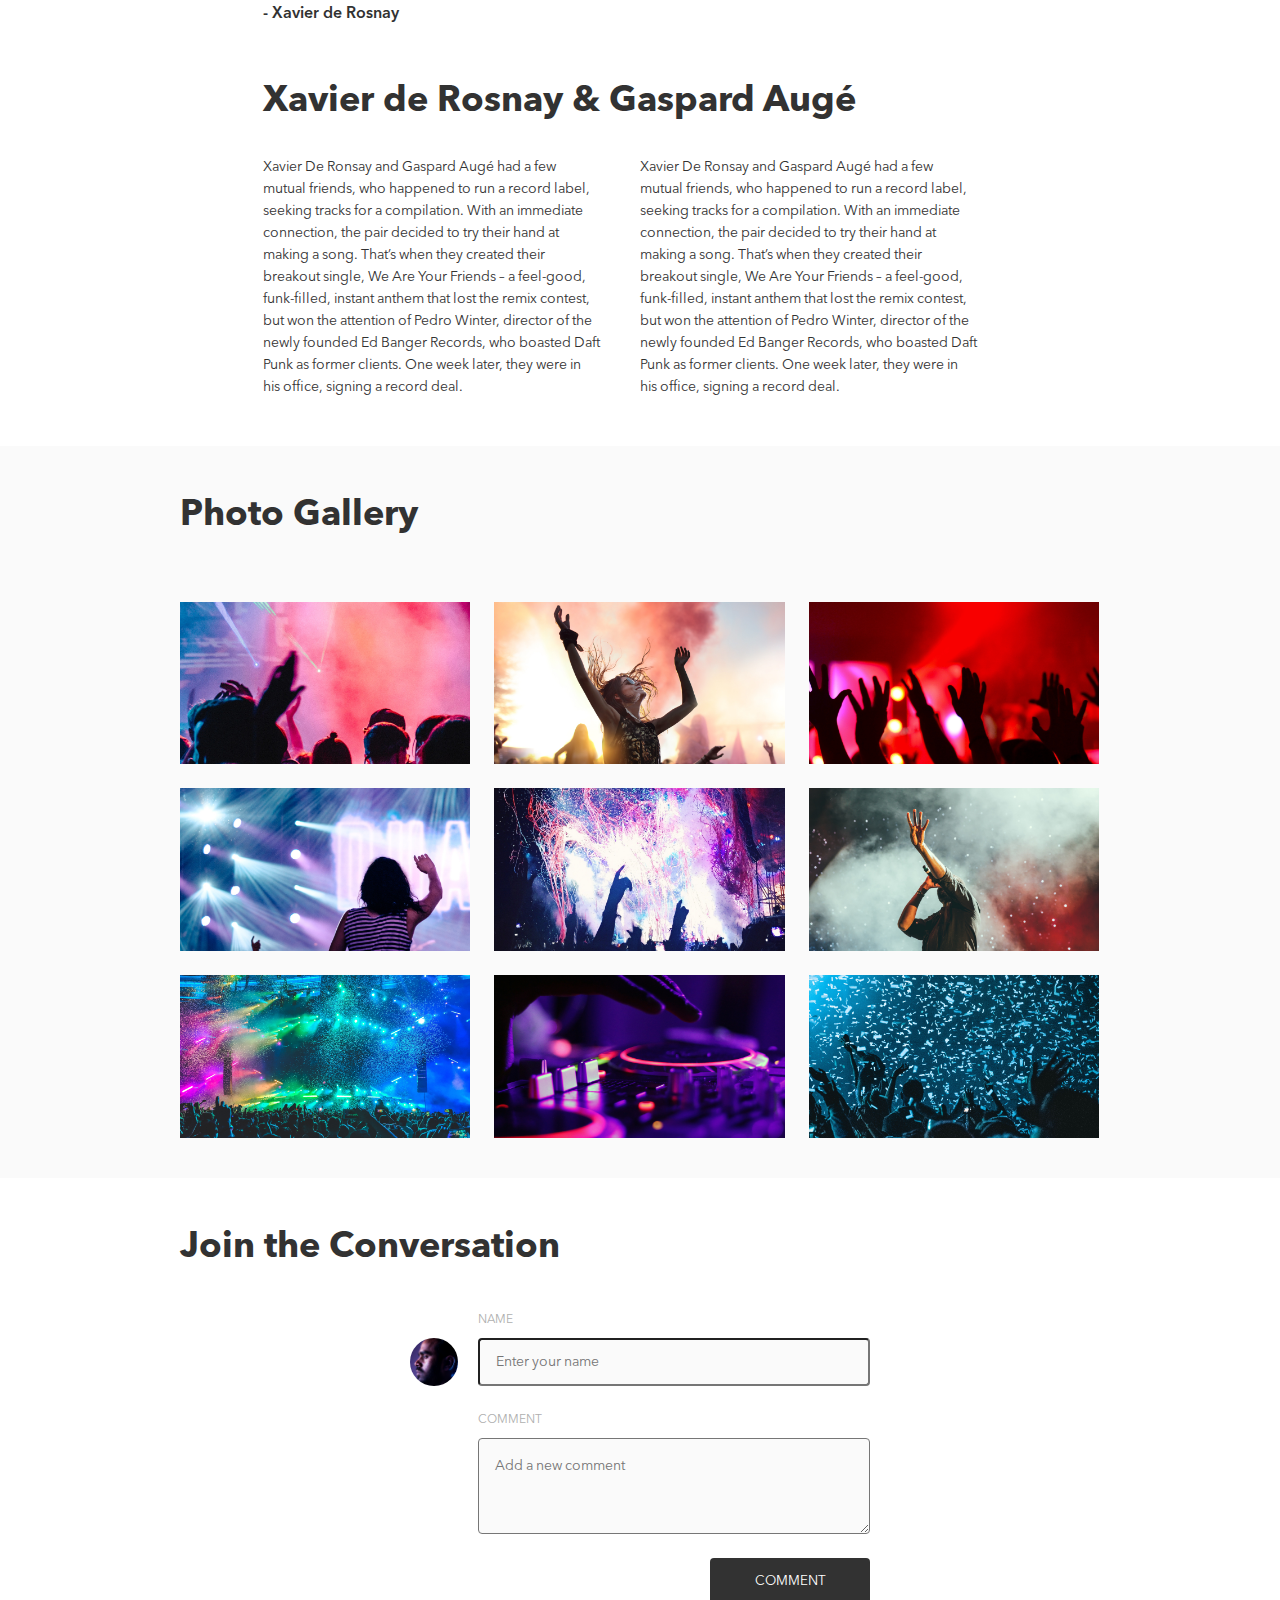
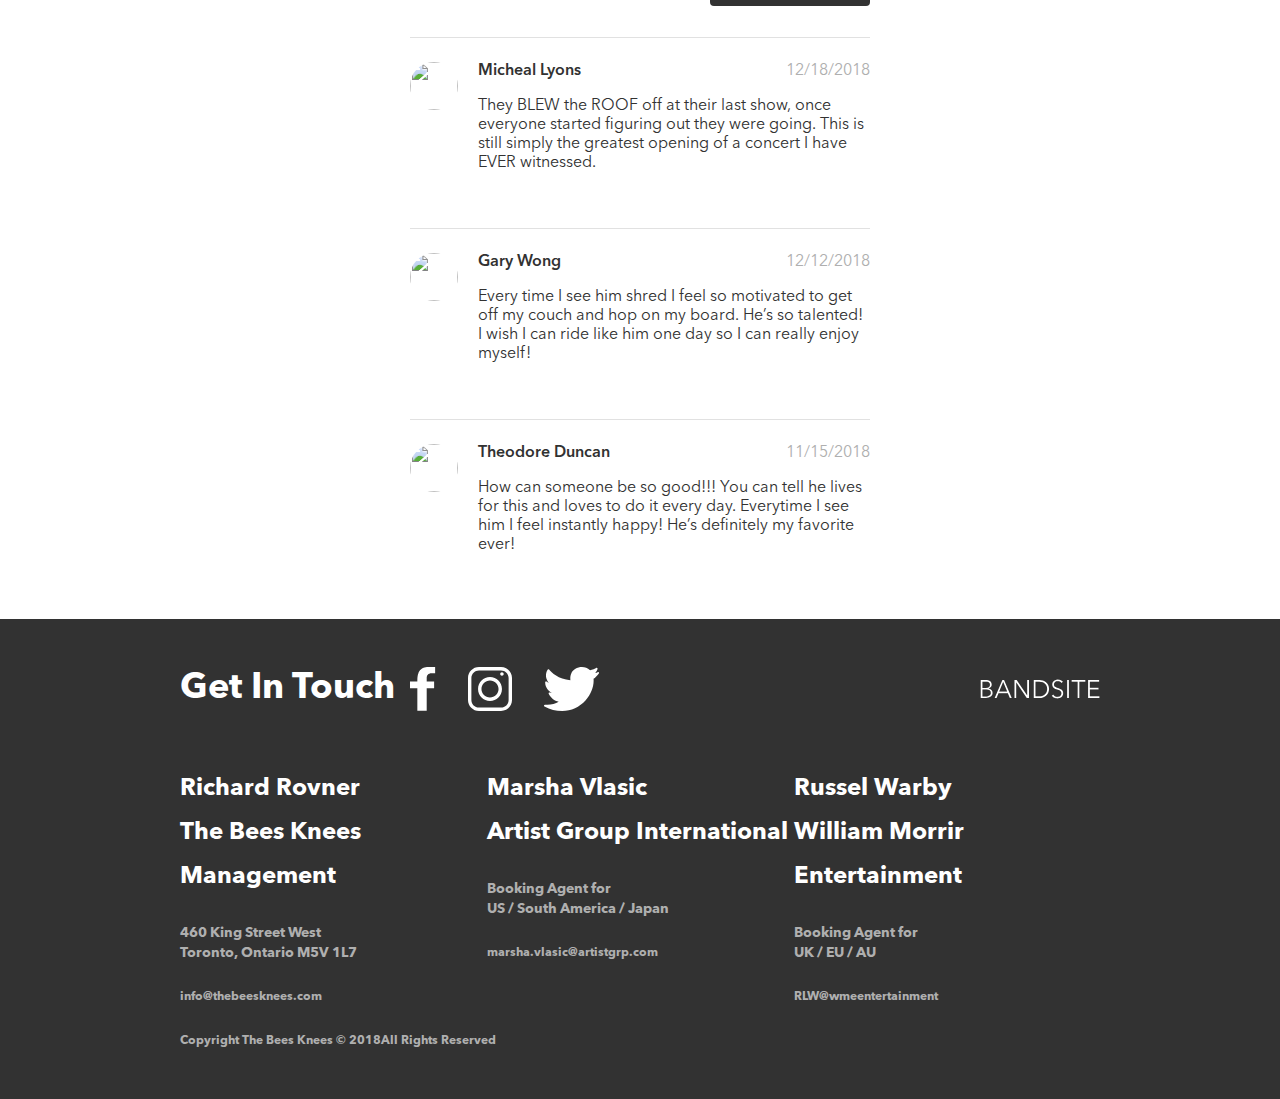
==== commit bf42b17b: "Editing shows page" ====
--- a/sprint-2/index.html
+++ b/sprint-2/index.html
@@ -15,10 +15,10 @@
             </a>
             <ul class="header__navbar-menu">
                 <li class="header__navbar-menu-item header__navbar-menu-item--active">
-                    <a href="#" class="header__navbar-menu-link header__navbar-menu-link--active">Biography</a>
+                    <a href="./index.html" class="header__navbar-menu-link header__navbar-menu-link--active">Biography</a>
                 </li>
                 <li class="header__navbar-menu-item">
-                    <a href="#" class="header__navbar-menu-link">Shows</a>
+                    <a href="./pages/shows.html" class="header__navbar-menu-link">Shows</a>
                 </li>
             </ul>
         </nav>
@@ -26,7 +26,7 @@
 
     <main>
         <!-- HERO SECTION -->
-        <section class="hero">
+        <section class="hero hero__backgroundImage-about">
             <div class="hero__content container">
                 <div class="hero__header">
                     <h2 class="hero__header-title">
@@ -119,18 +119,44 @@
                             <img src="./assets/Images/Mohan-muruge.jpg" alt="User avatar">
                         </div>
                         <div class="comment__input-container">
-                            <form class="comment__form" action="">
+                            <form class="comment__form" action="" id="newCommentForm">
                                 <label for="userName">NAME</label>
-                                <input type="text" name="userName" class="comment__form-name" placeholder="Enter your name">
+                                <input type="text" name="userName" class="comment__form-name" placeholder="Enter your name" id="commentAuthor">
                                 <label for="userComment">COMMENT</label>
-                                <textarea class="comment__message-container" name="userComment" placeholder="Add a new comment"></textarea>
+                                <textarea class="comment__message-container" name="userComment" placeholder="Add a new comment" id="commentContent"></textarea>
                                 <button type="submit" id="btnSumbit" class="comment__submit-btn">comment</button>
                             </form>
                         </div>
                     </div>
 
-                    <!-- FETCH COMMENT FORM ARRAYLIST -->
-                    <div class="commentList" class="comment-list"></div>
+                    <!-- FETCH COMMENT FORM ARRAYLIST -->                   
+                    <div id="commentList" class="comment-list">
+                        <!-- style for comment box -->
+                        <!-- <div class="comment__usermessage-container--divider">
+                            <div class="comment__usermessage-container">
+                                <div class="comment__user-avatar">
+                                    <img src="https://kansai-resilience-forum.jp/wp-content/uploads/2019/02/IAFOR-Blank-Avatar-Image-1.jpg" alt="User avatar">
+                                </div>
+
+                                commentBody in js
+                                <div class="comment__input-container"> 
+                                    <div class="comment__author-container">
+                                        <div class="comment__author">Micheal Lyons</div>
+                                        <div class="comment__date">12/18/2018</div>
+                                    </div>
+                                    commentContent in js
+                                    <div class="comment__message-content"> 
+                                            They BLEW the ROOF off at their
+                                            last show, once everyone started
+                                            figuring out they were going. This is
+                                            still simply the greatest opening of a
+                                            concert I have EVER witnessed.
+                                    </div>
+                                </div>
+                            </div>
+                        </div> -->
+
+                    </div>
                 </div>
             </div>
         </section>
@@ -207,5 +233,8 @@
             </div>
         </div>
     </footer>
+
+    <!-- JAVASCRIPT -->
+    <script src="./scripts/comments.js"></script>
 </body>
 </html>--- a/sprint-2/styles/main.css
+++ b/sprint-2/styles/main.css
@@ -138,28 +138,79 @@
 }
 
 .hero {
+  width: 100%;
+  background-blend-mode: overlay;
+  background-repeat: no-repeat;
+  background-position: center;
+  background-size: cover;
+  display: -webkit-box;
+  display: -ms-flexbox;
+  display: flex;
+}
+
+.hero__backgroundImage {
+  background-color: rgba(50, 50, 50, 0.5);
+}
+
+.hero__backgroundImage-about {
   height: 52vw;
   min-height: 183px;
   max-height: 670px;
-  width: 100%;
-  background-color: rgba(50, 50, 50, 0.5);
   background-image: url("../assets/Images/Hero.jpg");
-  background-position: center;
-  background-blend-mode: overlay;
-  background-repeat: no-repeat;
-  background-size: cover;
-  display: -webkit-box;
-  display: -ms-flexbox;
-  display: flex;
+}
+
+.hero__backgroundImage-shows {
+  height: 52vw;
+  min-height: 472px;
+  max-height: 670px;
+  background-image: url("../assets/Images/ShowHero.jpg");
 }
 
 .hero__content {
   display: -webkit-box;
   display: -ms-flexbox;
   display: flex;
+  -webkit-box-orient: vertical;
+  -webkit-box-direction: normal;
+      -ms-flex-flow: column;
+          flex-flow: column;
   -webkit-box-align: center;
       -ms-flex-align: center;
           align-items: center;
+}
+
+@media screen and (min-width: 1200px) {
+  .hero__content {
+    -webkit-box-orient: horizontal;
+    -webkit-box-direction: normal;
+        -ms-flex-flow: row;
+            flex-flow: row;
+  }
+}
+
+.hero__content-shows {
+  -webkit-box-align: initial;
+      -ms-flex-align: initial;
+          align-items: initial;
+  margin-top: 4rem;
+}
+
+@media screen and (min-width: 768px) {
+  .hero__content-shows {
+    margin-top: 6rem;
+  }
+}
+
+@media screen and (min-width: 1200px) {
+  .hero__content-shows {
+    margin-top: 10rem;
+  }
+}
+
+@media screen and (min-width: 1200px) {
+  .hero__header-shows {
+    margin-right: 4rem;
+  }
 }
 
 .hero__header-title {
@@ -180,6 +231,18 @@
     font-size: 3.75rem;
     line-height: 4.25rem;
   }
+}
+
+.hero__header-title-shows {
+  font-size: 2.8rem;
+  line-height: 4.25rem;
+  color: #FFFFFF;
+}
+
+.hero__header-subtitle {
+  font-size: 1rem;
+  line-height: 1.5rem;
+  color: #AFAFAF;
 }
 
 .about {
@@ -667,11 +730,11 @@
   padding-top: 2.5rem;
 }
 
-.comment__avatar {
+.comment__avatar, .comment__user-avatar {
   margin-top: 1.75rem;
 }
 
-.comment__avatar > img {
+.comment__avatar > img, .comment__user-avatar > img {
   width: 3rem;
   height: 3rem;
   border-radius: 50%;
@@ -758,6 +821,41 @@
   height: 6rem;
 }
 
+.comment__usermessage-container {
+  display: -webkit-box;
+  display: -ms-flexbox;
+  display: flex;
+  padding: 1.5rem 0;
+}
+
+.comment__usermessage-container--divider {
+  margin-top: 1.9375rem;
+  border-top: 1px solid #E1E1E1;
+}
+
+.comment__author-container {
+  display: -webkit-box;
+  display: -ms-flexbox;
+  display: flex;
+}
+
+.comment__author {
+  font-weight: 600;
+}
+
+.comment__date {
+  margin-left: auto;
+  color: #AFAFAF;
+}
+
+.comment__message-content {
+  margin-top: 1rem;
+}
+
+.comment__user-avatar {
+  margin-top: initial;
+}
+
 * {
   -webkit-box-sizing: border-box;
           box-sizing: border-box;
